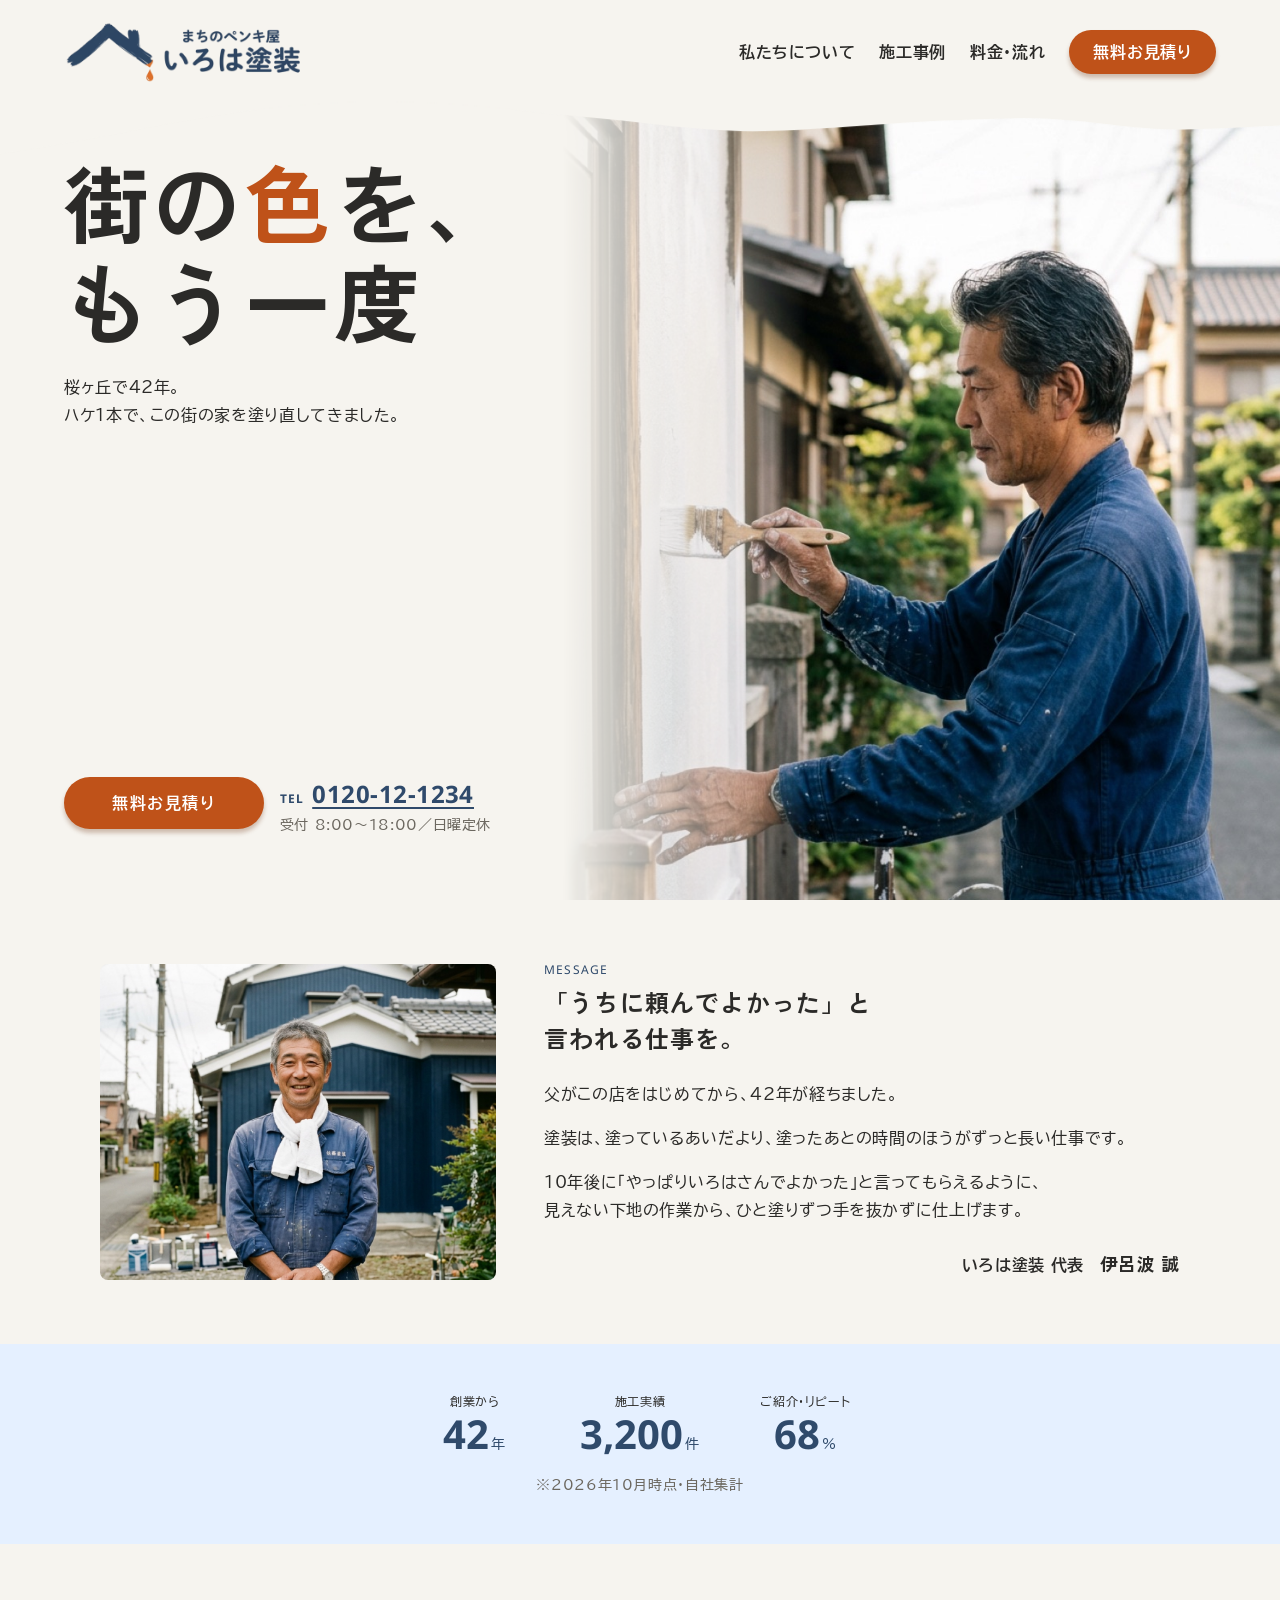
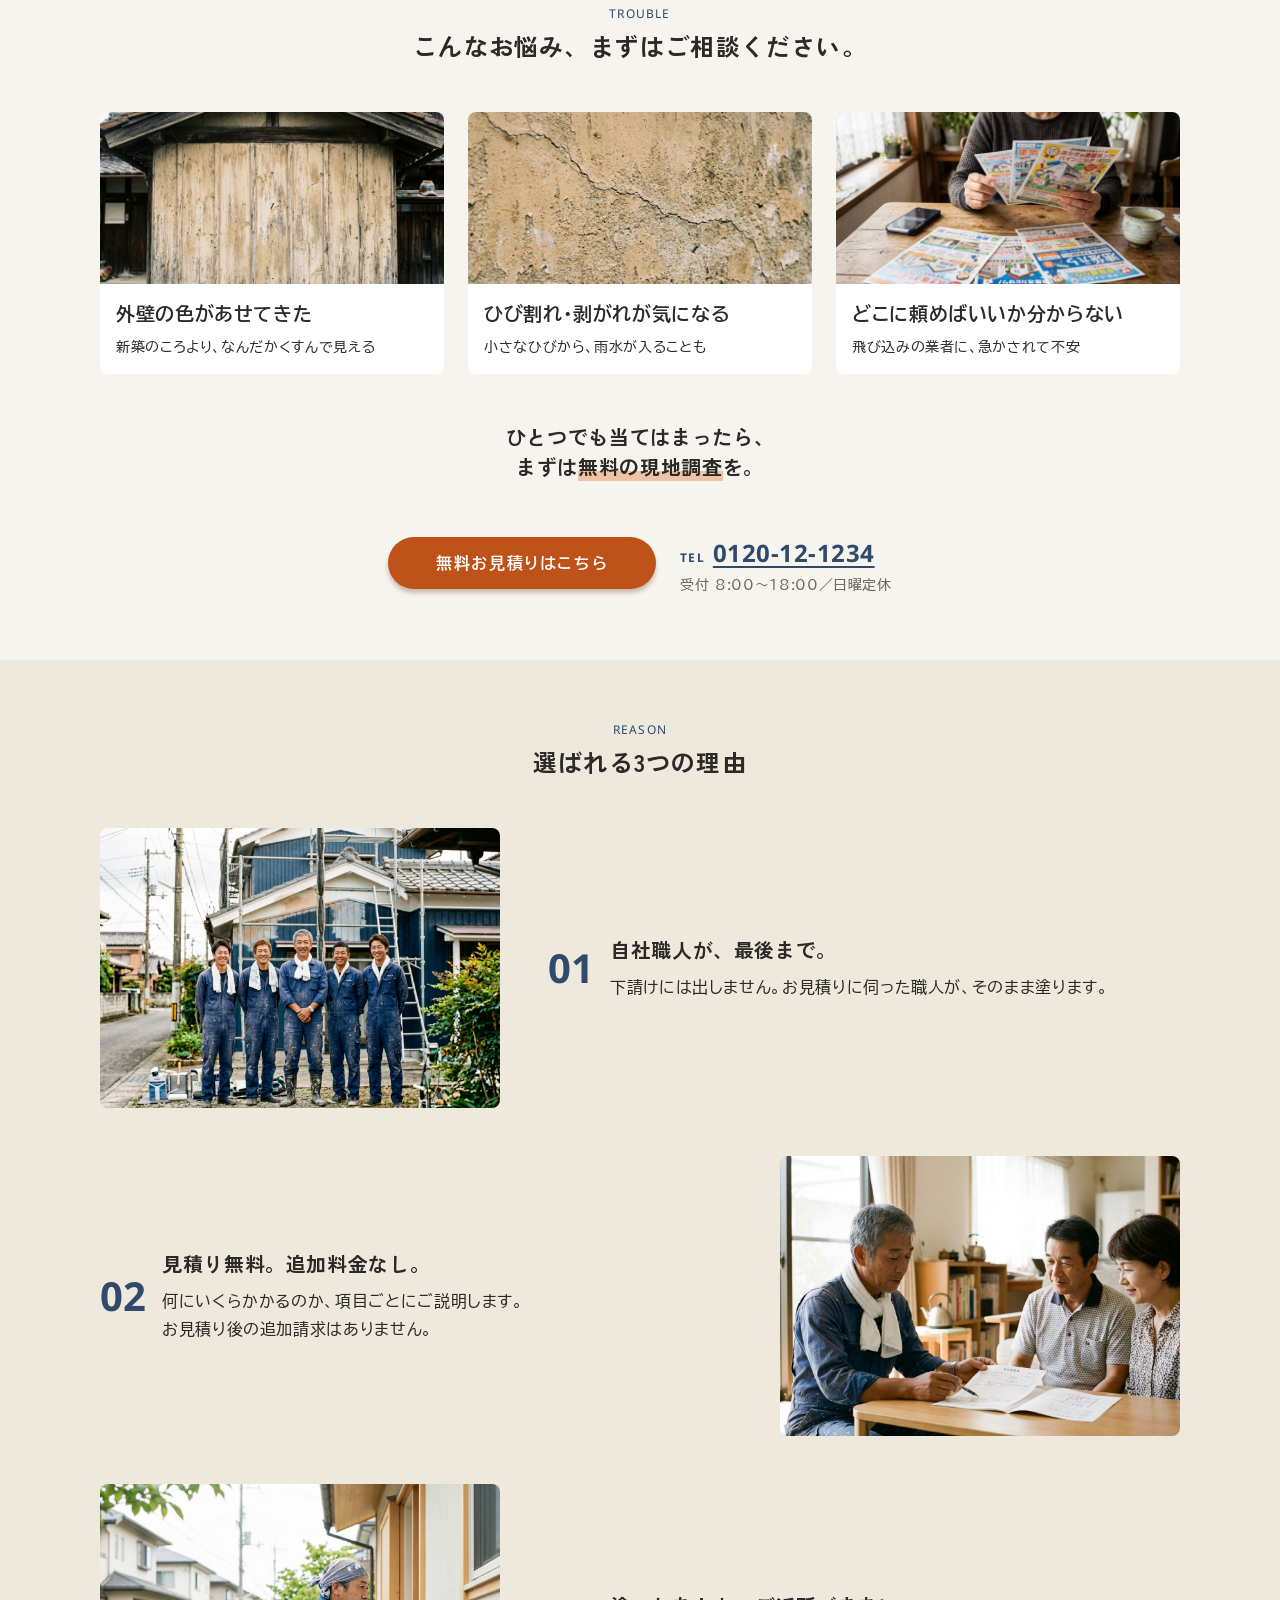
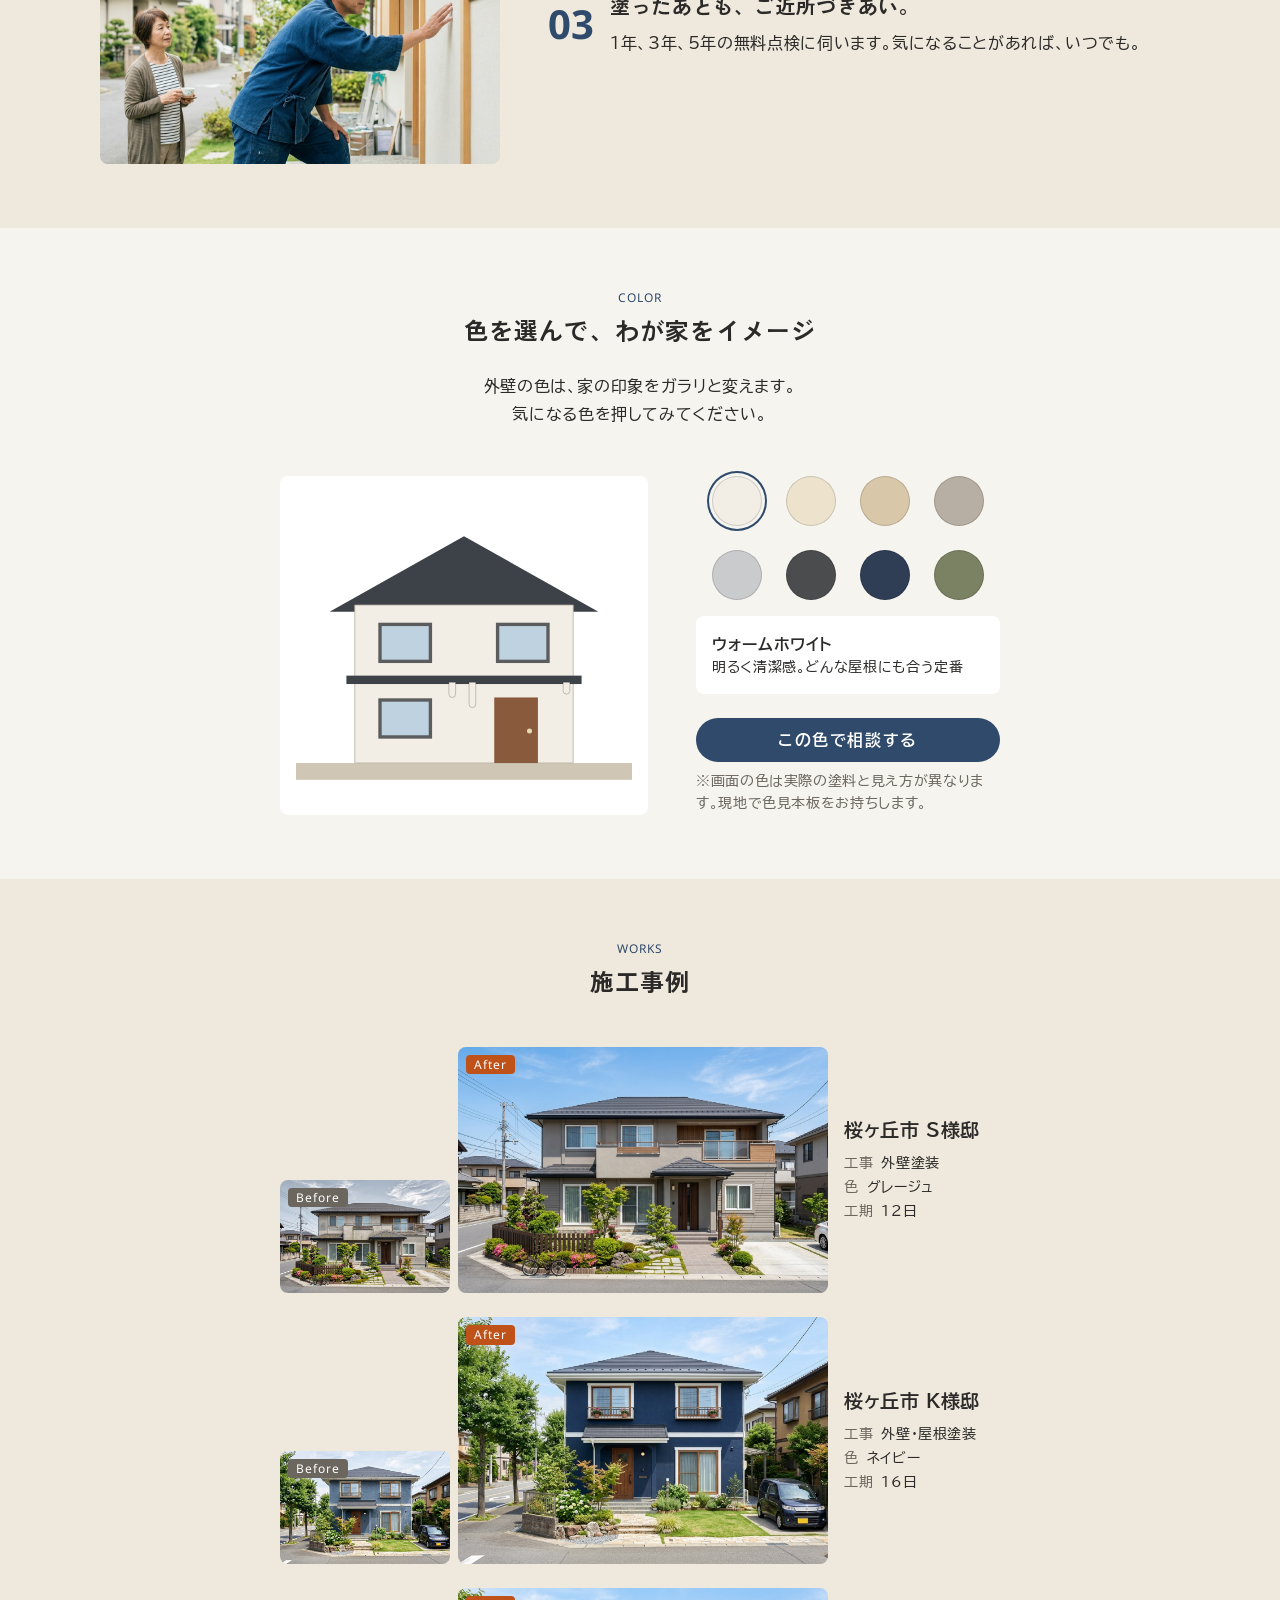
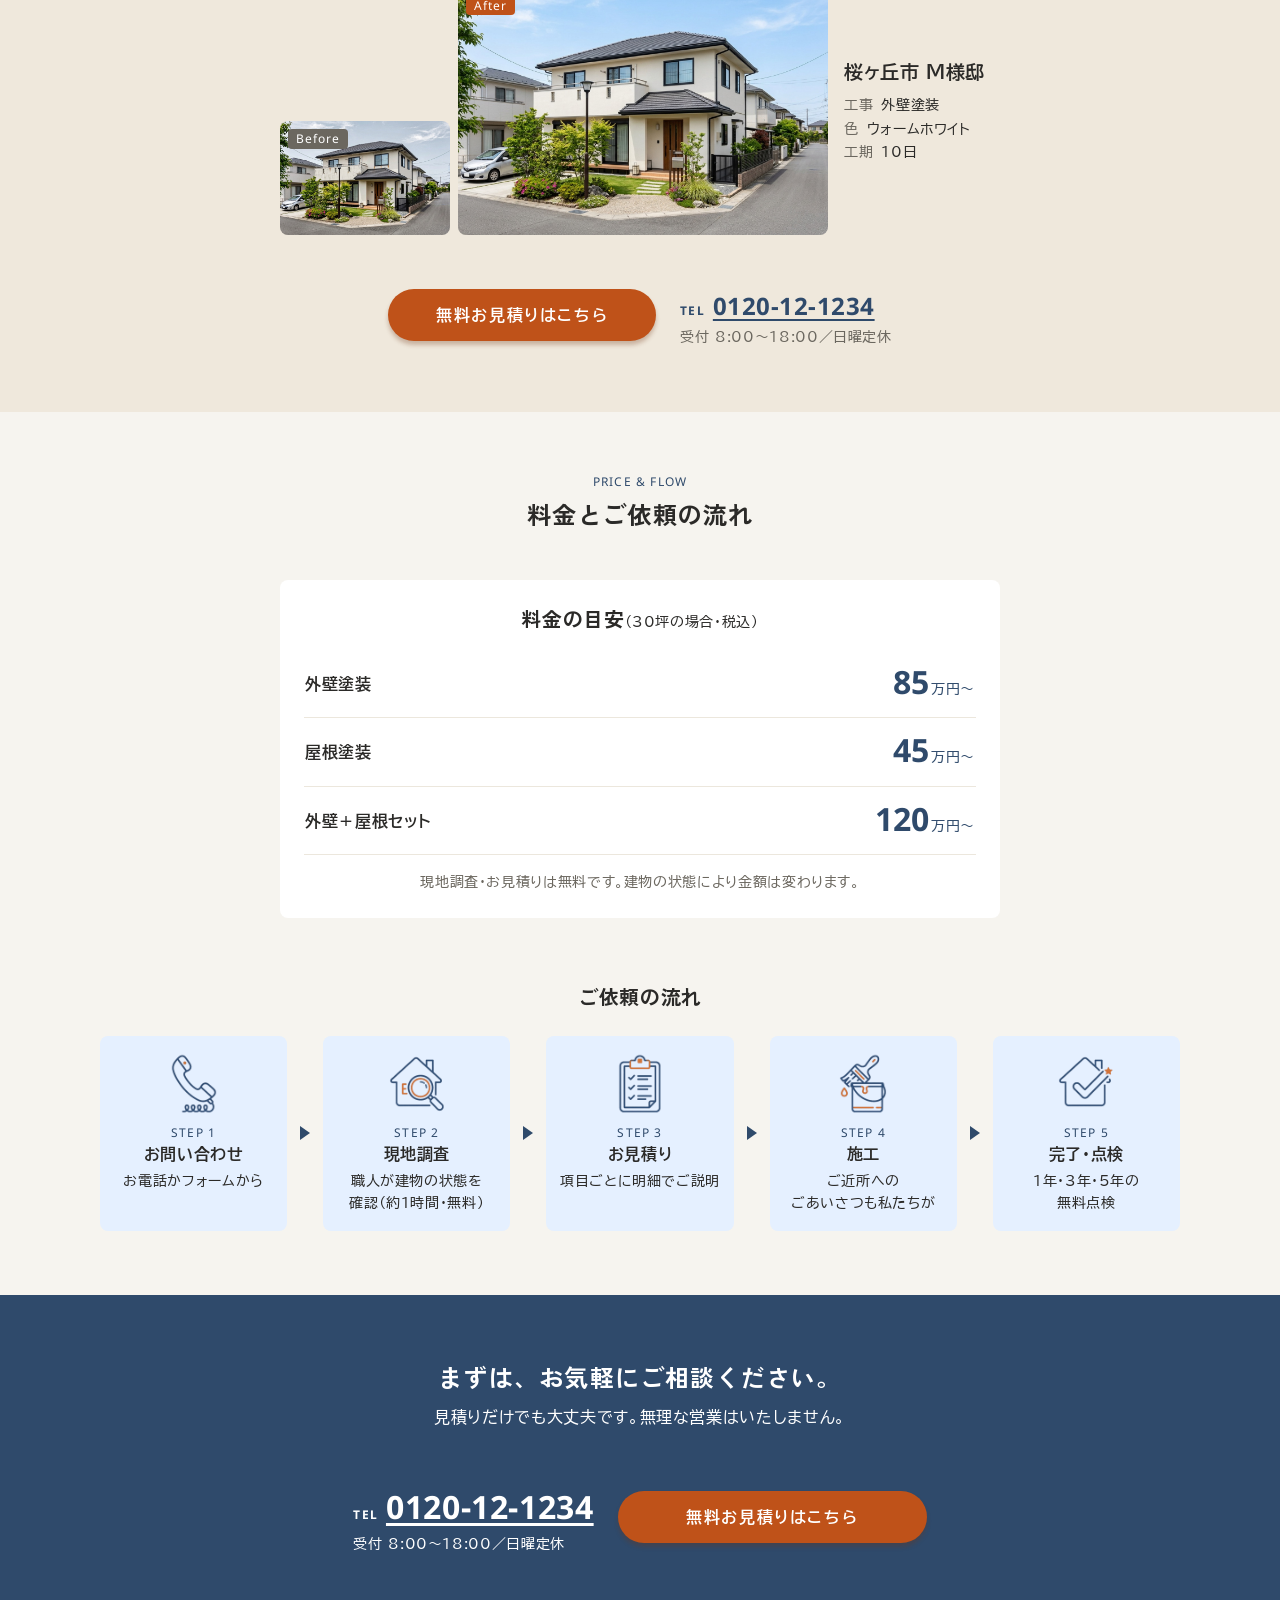
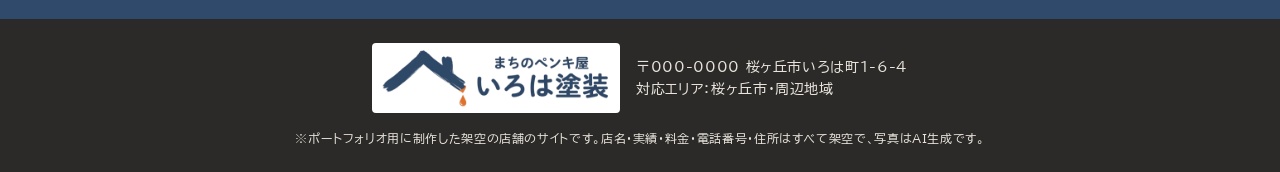
==== index.html @ 246eca3e "いろは塗装のWebサイトを公開 架空の外壁・屋根塗装店のトップページと、無料お見積りフォーム。  Co-Authored-By: Claude Opus 5.5 <noreply@anthropic." ====
<!DOCTYPE html>
<html lang="ja">
<head>
  <meta charset="UTF-8">
  <meta name="viewport" content="width=device-width, initial-scale=1">
  <title>まちのペンキ屋 いろは塗装｜桜ヶ丘市の外壁・屋根塗装</title>
  <meta name="description" content="桜ヶ丘で42年。自社職人が見積りから施工、点検まで担当する、地域密着の外壁・屋根塗装店です。見積り無料。">

  <!-- Google Fonts：見出し=Zen Kaku Gothic Antique / 本文=BIZ UDPGothic / 数字・英字=Noto Sans -->
  <link rel="preconnect" href="https://fonts.googleapis.com">
  <link rel="preconnect" href="https://fonts.gstatic.com" crossorigin>
  <link href="https://fonts.googleapis.com/css2?family=BIZ+UDPGothic:wght@400;700&family=Noto+Sans:wght@400;700&family=Zen+Kaku+Gothic+Antique:wght@700&display=swap" rel="stylesheet">

  <link rel="stylesheet" href="css/reset.css">
  <link rel="stylesheet" href="css/style.css">
</head>
<body>

  <!-- ① ヘッダー -->
  <header class="header">
    <a class="header__logo" href="index.html">
      <img src="images/logo.png" alt="まちのペンキ屋 いろは塗装" width="560" height="150">
    </a>
    <nav class="header__nav" aria-label="メインメニュー">
      <ul class="header__nav-list">
        <li><a href="#message">私たちについて</a></li>
        <li><a href="#works">施工事例</a></li>
        <li><a href="#price">料金・流れ</a></li>
      </ul>
    </nav>
    <a class="button button--accent header__button" href="contact.html">無料お見積り</a>
  </header>

  <main>

    <!-- ② ヒーロー -->
    <section class="hero">
      <div class="hero__content">
        <h1 class="hero__title">街の<span class="hero__title-accent">色</span>を、<br>もう一度</h1>
        <p class="hero__lead">桜ヶ丘で42年。<br>ハケ1本で、この街の家を塗り直してきました。</p>
        <div class="hero__actions">
          <a class="button button--accent button--large" href="contact.html">無料お見積り</a>
          <p class="tel">
            <a class="tel__number" href="tel:0120121234"><span class="tel__digits">0120-12-1234</span></a>
            <span class="tel__time">受付 8:00〜18:00／日曜定休</span>
          </p>
        </div>
      </div>
      <div class="hero__media">
        <img src="images/photo/hero-painter.jpg" alt="藍色の作業着の職人が、ハケで外壁を丁寧に塗っている様子" width="893" height="1600">
      </div>
      <!-- ペンキの面。下端の波（写真の上端の波）ごと、スクロールで下へ流れる -->
      <div class="hero__paint" aria-hidden="true">
        <!-- 波が上下に揺れても切れないよう、描く範囲を広めに取っている。動きは js/drip.js -->
        <svg class="hero__wave" viewBox="0 0 1440 120" preserveAspectRatio="none">
          <path d="M0 0H1440V60C1300 74 1180 48 1020 52C840 56 700 46 520 54C340 62 160 66 0 70Z"/>
        </svg>
      </div>
    </section>

    <!-- ヒーローのあとに続く本編。ペンキで塗りつぶされたあと、ここが浮かび上がる -->
    <div class="page-rest">

      <!-- ③ 代表メッセージ -->
      <section class="message section" id="message">
        <div class="message__inner container">
          <img class="message__image" src="images/photo/message-owner.jpg" alt="いろは塗装 代表 伊呂波 誠の笑顔の写真" width="1600" height="872">
          <div class="message__text">
            <div>
              <p class="section-label">MESSAGE</p>
              <h2 class="heading">「うちに頼んでよかった」と<br>言われる仕事を。</h2>
              <div class="message__body">
                <p>父がこの店をはじめてから、42年が経ちました。</p>
                <p>塗装は、塗っているあいだより、塗ったあとの時間のほうがずっと長い仕事です。</p>
                <p>10年後に「やっぱりいろはさんでよかった」と言ってもらえるように、<br class="pc-only">見えない下地の作業から、ひと塗りずつ手を抜かずに仕上げます。</p>
              </div>
            </div>
            <p class="message__sign">いろは塗装 代表<span>伊呂波 誠</span></p>
          </div>
        </div>
      </section>

      <!-- ④ 実績の数字 -->
      <section class="numbers" aria-labelledby="numbers-title">
        <div class="container">
          <h2 id="numbers-title" class="visually-hidden">いろは塗装の実績</h2>
          <dl class="numbers__list">
            <div class="numbers__item">
              <dt>創業から</dt>
              <dd><span class="numbers__value">42</span>年</dd>
            </div>
            <div class="numbers__item">
              <dt>施工実績</dt>
              <dd><span class="numbers__value">3,200</span>件</dd>
            </div>
            <div class="numbers__item">
              <dt>ご紹介・リピート</dt>
              <dd><span class="numbers__value">68</span>%</dd>
            </div>
          </dl>
          <p class="note numbers__note">※2026年10月時点・自社集計</p>
        </div>
      </section>

      <!-- ⑤ お悩み -->
      <section class="trouble section">
        <div class="container">
          <div class="section-head">
            <p class="section-label">TROUBLE</p>
            <h2 class="heading">こんなお悩み、<br class="sp-only">まずはご相談ください。</h2>
          </div>
          <ul class="trouble__list">
            <li class="card">
              <img class="card__image" src="images/photo/trouble-fade.jpg" alt="日に焼けて色あせた外壁のアップ" width="1408" height="768" loading="lazy">
              <div class="card__body">
                <h3 class="card__title">外壁の色があせてきた</h3>
                <p>新築のころより、なんだかくすんで見える</p>
              </div>
            </li>
            <li class="card">
              <img class="card__image" src="images/photo/trouble-crack.jpg" alt="外壁に入った細いひび割れのアップ" width="1408" height="768" loading="lazy">
              <div class="card__body">
                <h3 class="card__title">ひび割れ・剥がれが気になる</h3>
                <p>小さなひびから、雨水が入ることも</p>
              </div>
            </li>
            <li class="card">
              <img class="card__image" src="images/photo/trouble-flyer.jpg" alt="塗装業者のチラシを何枚も手に取って、見比べている様子" width="1408" height="768" loading="lazy">
              <div class="card__body">
                <h3 class="card__title">どこに頼めばいいか分からない</h3>
                <p>飛び込みの業者に、急かされて不安</p>
              </div>
            </li>
          </ul>
          <p class="trouble__closing">ひとつでも当てはまったら、<br>まずは<strong>無料の現地調査</strong>を。</p>
          <!-- 「相談しよう」と思った場所ですぐ行動できるように、呼びかけの直下に置く -->
          <div class="action-row">
            <a class="button button--accent button--large" href="contact.html">無料お見積りはこちら</a>
            <p class="tel">
              <a class="tel__number" href="tel:0120121234"><span class="tel__digits">0120-12-1234</span></a>
              <span class="tel__time">受付 8:00〜18:00／日曜定休</span>
            </p>
          </div>
        </div>
      </section>

      <!-- ⑥ 選ばれる3つの理由 -->
      <section class="reason section section--sub">
        <div class="container">
          <div class="section-head">
            <p class="section-label">REASON</p>
            <h2 class="heading">選ばれる3つの理由</h2>
          </div>
          <ol class="reason__list">
            <li class="reason__item">
              <img class="reason__image" src="images/photo/reason-team.jpg" alt="藍色の作業着をそろえた、いろは塗装の職人たち" width="1408" height="768" loading="lazy">
              <div class="reason__text">
                <p class="reason__num">01</p>
                <div>
                  <h3 class="reason__title">自社職人が、最後まで。</h3>
                  <p>下請けには出しません。お見積りに伺った職人が、そのまま塗ります。</p>
                </div>
              </div>
            </li>
            <li class="reason__item">
              <img class="reason__image" src="images/photo/reason-estimate.jpg" alt="代表がお客さまに見積書の内容を説明している様子" width="1408" height="768" loading="lazy">
              <div class="reason__text">
                <p class="reason__num">02</p>
                <div>
                  <h3 class="reason__title">見積り無料。追加料金なし。</h3>
                  <p>何にいくらかかるのか、項目ごとにご説明します。<br class="pc-only">お見積り後の追加請求はありません。</p>
                </div>
              </div>
            </li>
            <li class="reason__item">
              <img class="reason__image" src="images/photo/reason-inspection.jpg" alt="塗り終えた外壁を点検する職人" width="1408" height="768" loading="lazy">
              <div class="reason__text">
                <p class="reason__num">03</p>
                <div>
                  <h3 class="reason__title">塗ったあとも、ご近所づきあい。</h3>
                  <p>1年、3年、5年の無料点検に伺います。気になることがあれば、いつでも。</p>
                </div>
              </div>
            </li>
          </ol>
        </div>
      </section>

      <!-- ⑦ 色見本（js/color-sim.js） -->
      <section class="color section" id="color">
        <div class="container container--narrow">
          <div class="section-head">
            <p class="section-label">COLOR</p>
            <h2 class="heading">色を選んで、<br class="sp-only">わが家をイメージ</h2>
            <p class="section-head__lead">外壁の色は、家の印象をガラリと変えます。<br>気になる色を押してみてください。</p>
          </div>
          <div class="color__body">
            <div class="color__house">
              <svg viewBox="0 0 400 320" role="img" aria-label="選んだ外壁の色で塗られた、2階建ての家のイラスト">
                <rect x="0" y="300" width="400" height="20" fill="#CFC6B5"/>
                <polygon id="roof" points="40,120 200,30 360,120" fill="#3D4148"/>
                <path id="wall" d="M70 112 L330 112 L330 300 L70 300 Z" fill="#F2EEE6" stroke="#B9B2A5" stroke-width="1"/>
                <rect x="60" y="196" width="280" height="10" fill="#3D4148"/>
                <g fill="#BFD2E0" stroke="#5A5C5E" stroke-width="4">
                  <rect id="window" x="100" y="135" width="60" height="44"/>
                  <rect x="240" y="135" width="60" height="44"/>
                  <rect x="100" y="225" width="60" height="44"/>
                </g>
                <rect id="door" x="236" y="222" width="52" height="78" fill="#8A5A3C"/>
                <circle cx="278" cy="262" r="3" fill="#E8D9B0"/>
                <!-- 帯から垂れるペンキ。色は CSS の --drip-color に連動する -->
                <g class="color__house-drip">
                  <path d="M182 204h8v14a4 4 0 0 1-8 0z"/>
                  <path d="M206 204h8v26a4 4 0 0 1-8 0z"/>
                  <path d="M318 204h8v10a4 4 0 0 1-8 0z"/>
                </g>
              </svg>
            </div>
            <div class="color__panel">
              <ul class="color__chips" aria-label="外壁の色">
                <!-- チップは color-sim.js の配列から生成する -->
              </ul>
              <div class="color__info" aria-live="polite">
                <p class="color__name">ウォームホワイト</p>
                <p class="color__desc">明るく清潔感。どんな屋根にも合う定番</p>
              </div>
              <div class="color__action">
                <a class="button button--main color__button" href="contact.html">この色で相談する</a>
                <p class="note">※画面の色は実際の塗料と見え方が異なります。現地で色見本板をお持ちします。</p>
              </div>
            </div>
          </div>
        </div>
      </section>

      <!-- ⑧ 施工事例（垂れ演出なし） -->
      <section class="works section section--sub" id="works">
        <div class="container container--narrow">
          <div class="section-head">
            <p class="section-label">WORKS</p>
            <h2 class="heading">施工事例</h2>
          </div>
          <ul class="works__list">
            <li class="works__card">
              <figure class="works__figure works__figure--before">
                <img src="images/photo/works-s-before.jpg" alt="S様邸 塗装前。色あせた外壁" width="1408" height="768" loading="lazy">
                <figcaption class="works__tag">Before</figcaption>
              </figure>
              <figure class="works__figure works__figure--after">
                <img src="images/photo/works-s-after.jpg" alt="S様邸 塗装後。グレージュの外壁" width="1408" height="768" loading="lazy">
                <figcaption class="works__tag works__tag--after">After</figcaption>
              </figure>
              <div class="works__body">
                <h3 class="works__title">桜ヶ丘市 S様邸</h3>
                <dl class="works__meta">
                  <div><dt>工事</dt><dd>外壁塗装</dd></div>
                  <div><dt>色</dt><dd>グレージュ</dd></div>
                  <div><dt>工期</dt><dd>12日</dd></div>
                </dl>
              </div>
            </li>
            <li class="works__card">
              <figure class="works__figure works__figure--before">
                <img src="images/photo/works-k-before.jpg" alt="K様邸 塗装前。色あせた外壁" width="1408" height="768" loading="lazy">
                <figcaption class="works__tag">Before</figcaption>
              </figure>
              <figure class="works__figure works__figure--after">
                <img src="images/photo/works-k-after.jpg" alt="K様邸 塗装後。ネイビーの外壁" width="1408" height="768" loading="lazy">
                <figcaption class="works__tag works__tag--after">After</figcaption>
              </figure>
              <div class="works__body">
                <h3 class="works__title">桜ヶ丘市 K様邸</h3>
                <dl class="works__meta">
                  <div><dt>工事</dt><dd>外壁・屋根塗装</dd></div>
                  <div><dt>色</dt><dd>ネイビー</dd></div>
                  <div><dt>工期</dt><dd>16日</dd></div>
                </dl>
              </div>
            </li>
            <li class="works__card">
              <figure class="works__figure works__figure--before">
                <img src="images/photo/works-m-before.jpg" alt="M様邸 塗装前。くすんだ外壁" width="1408" height="768" loading="lazy">
                <figcaption class="works__tag">Before</figcaption>
              </figure>
              <figure class="works__figure works__figure--after">
                <img src="images/photo/works-m-after.jpg" alt="M様邸 塗装後。ウォームホワイトの外壁" width="1408" height="768" loading="lazy">
                <figcaption class="works__tag works__tag--after">After</figcaption>
              </figure>
              <div class="works__body">
                <h3 class="works__title">桜ヶ丘市 M様邸</h3>
                <dl class="works__meta">
                  <div><dt>工事</dt><dd>外壁塗装</dd></div>
                  <div><dt>色</dt><dd>ウォームホワイト</dd></div>
                  <div><dt>工期</dt><dd>10日</dd></div>
                </dl>
              </div>
            </li>
          </ul>
          <!-- 仕上がりを見て「うちも」と思った場所にも置く -->
          <div class="action-row">
            <a class="button button--accent button--large" href="contact.html">無料お見積りはこちら</a>
            <p class="tel">
              <a class="tel__number" href="tel:0120121234"><span class="tel__digits">0120-12-1234</span></a>
              <span class="tel__time">受付 8:00〜18:00／日曜定休</span>
            </p>
          </div>
        </div>
      </section>

      <!-- ⑨ 料金とご依頼の流れ -->
      <section class="price section" id="price">
        <div class="container">
          <div class="section-head">
            <p class="section-label">PRICE &amp; FLOW</p>
            <h2 class="heading">料金とご依頼の流れ</h2>
          </div>

          <div class="price__box">
            <h3 class="price__title">料金の目安<span>（30坪の場合・税込）</span></h3>
            <table class="price__table">
              <tbody>
                <tr><th scope="row">外壁塗装</th><td><span>85</span>万円〜</td></tr>
                <tr><th scope="row">屋根塗装</th><td><span>45</span>万円〜</td></tr>
                <tr><th scope="row">外壁＋屋根セット</th><td><span>120</span>万円〜</td></tr>
              </tbody>
            </table>
            <p class="note price__note">現地調査・お見積りは無料です。建物の状態により金額は変わります。</p>
          </div>

          <h3 class="flow-title">ご依頼の流れ</h3>
          <ol class="flow">
            <li class="flow__item">
              <img class="flow__icon" src="images/icon/flow-1.png" alt="" width="144" height="144" loading="lazy">
              <p class="flow__step">STEP 1</p>
              <h4 class="flow__title">お問い合わせ</h4>
              <p class="flow__text">お電話かフォームから</p>
            </li>
            <li class="flow__item">
              <img class="flow__icon" src="images/icon/flow-2.png" alt="" width="144" height="144" loading="lazy">
              <p class="flow__step">STEP 2</p>
              <h4 class="flow__title">現地調査</h4>
              <p class="flow__text">職人が建物の状態を確認（約1時間・無料）</p>
            </li>
            <li class="flow__item">
              <img class="flow__icon" src="images/icon/flow-3.png" alt="" width="144" height="144" loading="lazy">
              <p class="flow__step">STEP 3</p>
              <h4 class="flow__title">お見積り</h4>
              <p class="flow__text">項目ごとに明細でご説明</p>
            </li>
            <li class="flow__item">
              <img class="flow__icon" src="images/icon/flow-4.png" alt="" width="144" height="144" loading="lazy">
              <p class="flow__step">STEP 4</p>
              <h4 class="flow__title">施工</h4>
              <p class="flow__text"><span class="phrase">ご近所への</span><span class="phrase">ごあいさつも</span><span class="phrase">私たちが</span></p>
            </li>
            <li class="flow__item">
              <img class="flow__icon" src="images/icon/flow-5.png" alt="" width="144" height="144" loading="lazy">
              <p class="flow__step">STEP 5</p>
              <h4 class="flow__title">完了・点検</h4>
              <p class="flow__text"><span class="phrase">1年・3年・5年の</span><span class="phrase">無料点検</span></p>
            </li>
          </ol>
        </div>
      </section>

      <!-- ⑩ CTA -->
      <section class="cta" id="contact">
        <div class="container cta__inner">
          <h2 class="cta__title"><span class="phrase">まずは、</span><span class="phrase">お気軽に</span><span class="phrase">ご相談ください。</span></h2>
          <p class="cta__text"><span class="phrase">見積りだけでも大丈夫です。</span><span class="phrase">無理な営業はいたしません。</span></p>
          <div class="cta__actions">
            <p class="tel tel--light">
              <a class="tel__number" href="tel:0120121234"><span class="tel__digits">0120-12-1234</span></a>
              <span class="tel__time">受付 8:00〜18:00／日曜定休</span>
            </p>
            <a class="button button--accent button--large button--drip" href="contact.html">無料お見積りはこちら</a>
          </div>
        </div>
      </section>

      <!-- ⑪ フッター -->
      <footer class="footer">
        <div class="footer__inner">
          <p class="footer__logo"><img src="images/logo.png" alt="まちのペンキ屋 いろは塗装" width="560" height="150" loading="lazy"></p>
          <address class="footer__address">
            〒000-0000 桜ヶ丘市いろは町1-6-4<br>
            対応エリア：桜ヶ丘市・周辺地域
          </address>
        </div>
        <p class="footer__note">※ポートフォリオ用に制作した架空の店舗のサイトです。店名・実績・料金・電話番号・住所はすべて架空で、写真はAI生成です。</p>
      </footer>

    </div>
  </main>

  <script src="js/drip.js"></script>
  <script src="js/color-sim.js"></script>
  <script src="js/fade-in.js"></script>
</body>
</html>
---- css/style.css ----
/* =========================================================
   いろは塗装 トップページ
   1. 変数  2. ベース  3. 共通パーツ  4. セクション（HTMLの順）
   スマホを基本に書き、PCは @media (min-width: 768px) で上書きする
   ========================================================= */

/* ---------- 1. 変数 ---------- */
:root {
  /* 背景 */
  --color-bg: #F6F4EF;         /* 漆喰：ページ全体 */
  --color-bg-sub: #EFE8DC;     /* 砂壁：セクションの交互背景 */
  --color-band: #E5F0FF;       /* 藍白：実績の帯、流れのカード */

  /* テキスト */
  --color-text: #2B2A28;       /* 墨：本文・見出し */
  --color-text-sub: #6B675F;   /* 鼠：注記。4.5:1以上を確保するためFigmaの#919191より濃くしている */

  /* メイン・アクセント */
  --color-main: #2F4A6B;       /* 藍 */
  --color-accent: #BF5219;     /* 朱：ボタン */
  --color-accent-dark: #A44614;
  --color-paint: #E07B39;      /* ペンキ朱：垂れ・装飾のみ。文字には使わない */

  /* 垂れの色。色見本のJSがここを書き換える */
  --drip-color: var(--color-paint);

  /* フォント */
  --font-heading: "Zen Kaku Gothic Antique", "Hiragino Sans", "Yu Gothic", sans-serif;
  --font-body: "BIZ UDPGothic", "Hiragino Sans", "Yu Gothic", sans-serif;
  --font-en: "Noto Sans", "Helvetica Neue", Arial, sans-serif;

  /* 余白（Figmaの変数と同じ値） */
  --space-xs: 4px;
  --space-s: 8px;
  --space-m: 16px;
  --space-l: 24px;
  --space-xl: 48px;
  --space-2xl: 64px;

  /* レイアウト */
  --content-width: 1080px;     /* 広いカラム */
  --content-narrow: 720px;     /* 狭いカラム */
  --gutter: 24px;
  --section-space: 48px;
  --radius: 8px;
  --shadow-cta: 0 4px 4px rgba(113, 52, 20, 0.3);

  /* ペンキ演出（--paint-y と --rest-opacity は js/drip.js が書き換える） */
  --header-height: 72px;
  --wave-height: 72px;
  --paint-y: 0px;
  --rest-opacity: 1;
}

@media (min-width: 768px) {
  :root {
    --section-space: var(--space-2xl);
    --gutter: 48px;
    --header-height: 104px;
    --wave-height: 120px;
  }
}

/* ---------- 2. ベース ---------- */
html {
  scroll-behavior: smooth;
}

body {
  background: var(--color-bg);
  color: var(--color-text);
  font-family: var(--font-body);
  font-size: 16px;
  line-height: 1.75;
  letter-spacing: 0.04em;
  -webkit-font-smoothing: antialiased;
}

img {
  display: block;
  max-width: 100%;
  height: auto;
}

a:focus-visible,
button:focus-visible {
  outline: 3px solid var(--color-main);
  outline-offset: 3px;
}

.visually-hidden {
  position: absolute;
  width: 1px;
  height: 1px;
  overflow: hidden;
  clip: rect(0 0 0 0);
  white-space: nowrap;
}

/* 言葉のまとまり：入りきらないときは、まとまりごと次の行へ送る。
   <br> と違って画面幅ごとに指定し直さなくてよく、1行に入る幅なら普通に1行で並ぶ */
.phrase {
  display: inline-block;
}

/* 改行を画面幅で出し分ける */
.pc-only { display: none; }
@media (min-width: 768px) {
  .pc-only { display: inline; }
  .sp-only { display: none; }
}

@media (prefers-reduced-motion: reduce) {
  html { scroll-behavior: auto; }
}

/* ---------- 3. 共通パーツ ---------- */
.container {
  max-width: calc(var(--content-width) + var(--gutter) * 2);
  margin-inline: auto;
  padding-inline: var(--gutter);
}

.container--narrow {
  max-width: calc(var(--content-narrow) + var(--gutter) * 2);
}

.section {
  padding-block: var(--section-space);
  scroll-margin-top: var(--space-m);
}

.section--sub {
  background: var(--color-bg-sub);
}

/* 見出しまわり */
.section-head {
  margin-bottom: var(--space-l);
  text-align: center;
}

.section-label {
  font-family: var(--font-en);
  font-size: 12px;
  line-height: 1;
  letter-spacing: 0.1em;
  color: var(--color-main);
}

.heading {
  margin-top: var(--space-s);
  font-family: var(--font-heading);
  font-size: 22px;
  font-weight: 700;
  line-height: 1.5;
  letter-spacing: 0.05em;
  text-wrap: balance;
}

.section-head__lead {
  margin-top: var(--space-l);
}

@media (min-width: 768px) {
  .section-head {
    margin-bottom: var(--space-xl);
  }

  .heading {
    font-size: 24px;
  }
}

/* ボタン：高さ44px以上を確保 */
.button {
  display: inline-flex;
  align-items: center;
  justify-content: center;
  min-height: 44px;
  padding: var(--space-s) var(--space-l);
  border-radius: 999px;
  font-weight: 700;
  line-height: 1.4;
  letter-spacing: 0.1em;
  text-decoration: none;
  transition: background-color 0.2s;
}

.button--accent {
  background: var(--color-accent);
  color: #fff;
  box-shadow: var(--shadow-cta);
}

.button--accent:hover {
  background: var(--color-accent-dark);
}

.button--main {
  background: var(--color-main);
  color: #fff;
}

.button--main:hover {
  background: #233A55;
}

.button--large {
  min-height: 52px;
  padding-inline: var(--space-xl);
}

/* CTAボタン：hoverで下に少し垂れる（CSSのみ） */
.button--drip {
  position: relative;
}

.button--drip::after {
  content: "";
  position: absolute;
  top: calc(100% - 6px);
  left: 30%;
  width: 10px;
  height: 0;
  border-radius: 0 0 5px 5px;
  background: inherit;
  transition: height 0.5s ease-in;
}

.button--drip:hover::after {
  height: 22px;
}

/* 電話番号 */
.tel {
  line-height: 1.4;
}

/* 電話をかける人が多い想定なので、太字にして、押せる範囲を上下に広げて44px以上にする */
.tel__number {
  display: inline-block;
  padding-block: 6px;
  font-family: var(--font-en);
  font-size: 24px;
  font-weight: 700;
  letter-spacing: 0.02em;
  color: var(--color-main);
  text-decoration: none; /* リンク全体には線を引かない。「TEL」に線が付かないようにするため */
}

/* 「押せる」ことを示す下線は、番号の部分にだけ引く */
.tel__digits {
  text-decoration: underline;
  text-underline-offset: 4px;
}

.tel__number::before {
  content: "TEL";
  margin-right: var(--space-s);
  font-size: 12px;
  letter-spacing: 0.1em;
}

.tel__time {
  display: block;
  font-size: 14px;
  color: var(--color-text-sub);
}

.tel--light .tel__number,
.tel--light .tel__time {
  color: #fff;
}

/* ページの途中に置く、お見積りボタンと電話番号のまとまり */
.action-row {
  display: flex;
  flex-direction: column;
  align-items: center;
  gap: var(--space-m);
  margin-top: var(--space-l);
  text-align: center;
}

.action-row .button {
  width: 100%; /* スマホでは親指で押しやすいように横幅いっぱいにする */
}

@media (min-width: 768px) {
  .action-row {
    flex-direction: row;
    justify-content: center;
    gap: var(--space-l);
    margin-top: var(--space-xl);
    text-align: left;
  }

  .action-row .button {
    width: auto;
  }
}

/* 注記：12pxの行間1.0では2行のときに詰まるので、14px・1.6にしている */
.note {
  font-size: 14px;
  line-height: 1.6;
  color: var(--color-text-sub);
}

/* カード（お悩み） */
.card {
  overflow: hidden;
  border-radius: var(--radius);
  background: #fff;
}

.card__image {
  width: 100%;
  aspect-ratio: 2 / 1;
  object-fit: cover;
}

.card__body {
  padding: var(--space-m);
}

.card__title {
  margin-bottom: var(--space-s);
  font-weight: 700;
  line-height: 1.5;
}

.card__body p {
  font-size: 14px;
  line-height: 1.6;
}

/* ---------- 4-1. ヘッダー ---------- */
/* ヒーローの上に重ねる。追従はせず、ページと一緒に上へ流れる */
.header {
  position: absolute;
  top: 0;
  left: 0;
  z-index: 3;
  display: flex;
  align-items: center;
  gap: var(--space-m);
  width: 100%;
  height: var(--header-height);
  padding-inline: var(--gutter);
}

.header__logo {
  margin-right: auto;
}

.header__logo img {
  width: 168px;
}

/* スマホではナビを隠し、ボタンだけ見せる */
.header__nav {
  display: none;
}

.header__button {
  padding-inline: var(--space-m);
  font-size: 14px;
  letter-spacing: 0.05em;
}

@media (min-width: 768px) {
  .header {
    gap: var(--space-l);
    padding-inline: var(--space-2xl);
  }

  .header__logo img {
    width: 240px;
  }

  .header__button {
    padding-inline: var(--space-l);
    font-size: 16px;
    white-space: nowrap;
  }
}

/* ナビは全部が1行に収まる幅から出す。768pxから出すと、語の途中で折り返してしまう */
@media (min-width: 900px) {
  .header__nav {
    display: block;
  }

  .header__nav-list {
    display: flex;
    gap: var(--space-l);
  }

  .header__nav-list a {
    display: inline-block;
    padding-block: var(--space-s);
    font-weight: 700;
    color: var(--color-text);
    text-decoration: none;
  }

  .header__nav-list a {
    white-space: nowrap;
  }

  .header__nav-list a:hover {
    color: var(--color-main);
    text-decoration: underline;
    text-underline-offset: 6px;
  }
}

/* ---------- 4-2. ヒーロー ---------- */
/* SPは写真が上・テキストが下。HTMLはテキストが先なので order で入れ替える */
.hero {
  position: relative;
  display: flex;
  flex-direction: column;
  min-height: 100svh;
  padding-top: var(--header-height);
  overflow: hidden;
  background: var(--color-bg);
}

.hero__media {
  position: relative;
  flex: 1;
  order: -1;
  min-height: 180px;
  /* 下端を背景に溶かす */
  -webkit-mask-image: linear-gradient(to bottom, #000 85%, transparent);
  mask-image: linear-gradient(to bottom, #000 85%, transparent);
}

.hero__media img {
  position: absolute;
  inset: 0;
  width: 100%;
  height: 100%;
  object-fit: cover;
  object-position: center 38%;
}

/* ペンキの面：ヒーローと同じ高さの箱を、下端がヘッダーの下に来るように上へ隠しておく。
   JSが --paint-y を増やすと、箱ごと下へ動いてヒーローを塗りつぶす */
.hero__paint {
  position: absolute;
  bottom: calc(100% - var(--header-height));
  left: 0;
  z-index: 2;
  width: 100%;
  height: 100%;
  background: var(--color-bg);
  transform: translateY(var(--paint-y));
  will-change: transform;
}

/* 箱の下端にくっついている波。描く範囲の上3分の1は、波が上に揺れたとき用の余白 */
.hero__wave {
  position: absolute;
  top: calc(100% - var(--wave-height) / 3 - 1px);
  left: 0;
  width: 100%;
  height: var(--wave-height);
  fill: var(--color-bg);
}

.hero__content {
  position: relative;
  padding: var(--space-m) var(--gutter) var(--space-l);
}

.hero__title {
  font-family: var(--font-heading);
  font-size: clamp(36px, 11vw, 48px);
  font-weight: 700;
  line-height: 1.15;
  letter-spacing: 0.05em;
}

.hero__title-accent {
  color: var(--color-accent);
}

.hero__lead {
  margin-top: var(--space-s);
  font-size: 15px;
}

.hero__actions {
  display: flex;
  flex-wrap: wrap;
  align-items: center;
  gap: var(--space-s) var(--space-l);
  margin-top: var(--space-m);
}

@media (min-width: 768px) {
  .hero {
    display: block;
    /* 中身の高さは .hero__content で確保する */
    padding-top: 0;
  }

  .hero__media {
    position: absolute;
    inset: var(--header-height) 0 0 auto;
    width: 56%;
    /* 左側を背景に溶かして、文字の読みやすさを確保する */
    -webkit-mask-image: linear-gradient(to right, transparent, #000 34%);
    mask-image: linear-gradient(to right, transparent, #000 34%);
  }

  .hero__media img {
    object-position: right 32%;
  }

  .hero__content {
    z-index: 1;
    display: flex;
    flex-direction: column;
    min-height: 100svh;
    padding: calc(var(--header-height) + var(--space-xl)) var(--space-2xl) var(--space-2xl);
  }

  .hero__title {
    /* 画面の幅と高さの両方に合わせて、1画面に収める */
    font-size: min(6.7vw, 12vh, 96px);
  }

  .hero__lead {
    margin-top: var(--space-l);
    font-size: 16px;
  }

  .hero__actions {
    margin-top: auto;
    padding-top: var(--space-l);
    gap: var(--space-m);
  }
}

/* タブレットでは横に並べると電話番号が写真に重なるので、縦に積む */
@media (min-width: 768px) and (max-width: 1023px) {
  .hero__actions {
    flex-direction: column;
    align-items: flex-start;
  }
}

/* ---------- 4-3. 本編の浮かび上がり ----------
   JSが動いて .is-paint-ready が付いたときだけ有効になる。
   JSなし・動きを減らす設定では、最初から全部が見える */
.is-paint-ready .page-rest {
  opacity: var(--rest-opacity);
}

/* フェードイン（js/fade-in.js がクラスを付ける）
   下から16px上がりながら現れる。transform は見た目だけを動かすので、ページの高さは変わらない */
.fade-in {
  opacity: 0;
  transform: translateY(16px);
}

/* transition は現れる側にだけ書く。隠すときは一瞬で、現れるときだけゆっくり動く */
.fade-in.is-visible {
  opacity: 1;
  transform: none;
  transition: opacity 0.8s ease, transform 0.8s ease;
}

/* ---------- 4-4. 代表メッセージ ---------- */
.message__inner {
  display: grid;
  gap: var(--space-l);
}

.message__image {
  width: 100%;
  aspect-ratio: 4 / 3;
  object-fit: cover;
  border-radius: var(--radius);
}

.message__body {
  margin-top: var(--space-m);
}

.message__body p {
  text-wrap: pretty; /* 最後の行に1〜2文字だけ残らないようにする */
}

.message__body p + p {
  margin-top: var(--space-m);
}

.message__sign {
  margin-top: var(--space-l);
  font-weight: 700;
  text-align: right;
}

.message__sign span {
  margin-left: var(--space-m);
  font-family: var(--font-heading);
  font-size: 18px;
}

@media (min-width: 768px) {
  .message__inner {
    grid-template-columns: minmax(280px, 396px) 1fr;
    gap: var(--space-xl);
  }

  .message__image {
    height: 100%;
    aspect-ratio: auto;
  }

  .message__text {
    display: flex;
    flex-direction: column;
    justify-content: space-between;
  }

  .message__body {
    max-width: 640px;
    margin-top: var(--space-l);
  }
}

/* ---------- 4-5. 実績の数字 ---------- */
.numbers {
  padding-block: var(--space-xl);
  background: var(--color-band);
}

.numbers__list {
  display: grid;
  grid-template-columns: repeat(3, minmax(0, 1fr));
  gap: var(--space-m);
  max-width: var(--content-narrow);
  margin-inline: auto;
  text-align: center;
}

.numbers__item dt {
  font-size: 12px;
  line-height: 1.5;
}

.numbers__item dd {
  font-size: 14px;
  line-height: 1.2;
  color: var(--color-main);
}

.numbers__value {
  margin-right: 2px;
  font-family: var(--font-en);
  font-size: 32px;
  font-weight: 700;
  letter-spacing: 0;
}

.numbers__note {
  margin-top: var(--space-m);
  text-align: center;
}

@media (min-width: 768px) {
  .numbers__list {
    /* 中身に合わせず等幅にして、項目の間隔をそろえる */
    max-width: 480px;
  }

  .numbers__value {
    font-size: 40px;
  }
}

/* ---------- 4-6. お悩み ---------- */
.trouble__list {
  display: grid;
  gap: var(--space-m);
}

.trouble__closing {
  margin-top: var(--space-l);
  font-family: var(--font-heading);
  font-size: 20px;
  font-weight: 700;
  line-height: 1.5;
  text-align: center;
}

.trouble__closing strong {
  /* ペンキでなぞったような下線 */
  background: linear-gradient(transparent 65%, rgba(224, 123, 57, 0.4) 65%);
}

@media (min-width: 768px) {
  .trouble__list {
    grid-template-columns: repeat(3, minmax(0, 1fr));
    gap: var(--space-l);
  }

  .trouble__closing {
    margin-top: var(--space-xl);
  }
}

/* ---------- 4-7. 選ばれる3つの理由 ---------- */
.reason__list {
  display: grid;
  gap: var(--space-xl);
}

.reason__image {
  width: 100%;
  aspect-ratio: 10 / 7;
  object-fit: cover;
  border-radius: var(--radius);
}

.reason__text {
  display: flex;
  align-items: center;
  gap: var(--space-m);
  margin-top: var(--space-m);
}

.reason__num {
  flex-shrink: 0;
  font-family: var(--font-en);
  font-size: 32px;
  font-weight: 700;
  line-height: 1;
  letter-spacing: 0;
  color: var(--color-main);
}

.reason__title {
  margin-bottom: var(--space-s);
  font-family: var(--font-heading);
  font-size: 18px;
  font-weight: 700;
  line-height: 1.5;
  text-wrap: balance;
}

@media (min-width: 768px) {
  .reason__item {
    display: grid;
    grid-template-columns: minmax(280px, 400px) 1fr;
    align-items: center;
    gap: var(--space-xl);
  }

  /* 2つ目だけ写真とテキストを左右反転する */
  .reason__item:nth-child(even) {
    grid-template-columns: 1fr minmax(280px, 400px);
  }

  .reason__item:nth-child(even) .reason__image {
    order: 1;
  }

  .reason__text {
    margin-top: 0;
  }

  .reason__num {
    font-size: 40px;
  }

  .reason__title {
    font-size: 20px;
  }
}

/* ---------- 4-8. 色見本 ---------- */
.color__body {
  display: grid;
  gap: var(--space-l);
}

.color__house {
  display: flex;
  align-items: center;
  padding: var(--space-m);
  border-radius: var(--radius);
  background: #fff;
}

.color__house svg {
  width: 100%;
}

#wall {
  transition: fill 0.4s;
}

.color__house-drip {
  fill: var(--drip-color);
  /* 白っぽい色を選んでも垂れの輪郭が見えるように */
  stroke: rgba(0, 0, 0, 0.25);
  stroke-width: 1;
  transition: fill 0.4s;
}

.color__panel {
  display: flex;
  flex-direction: column;
}

.color__chips {
  display: grid;
  grid-template-columns: repeat(4, 50px);
  justify-content: center; /* 間隔は24pxのまま、列全体を中央に置く。PCの列幅272pxにもちょうど収まる */
  gap: var(--space-l);
}

.color__chip {
  display: block;
  width: 50px;
  height: 50px;
  border: 1px solid rgba(0, 0, 0, 0.15);
  border-radius: 50%;
  background: var(--chip-color);
  cursor: pointer;
  transition: transform 0.2s;
}

.color__chip:hover {
  transform: scale(1.06);
}

/* 選択中のチップは、藍の二重線で囲む */
.color__chip[aria-pressed="true"] {
  box-shadow: 0 0 0 3px var(--color-bg), 0 0 0 5px var(--color-main);
}

.color__info {
  margin-top: var(--space-m);
  padding: var(--space-m);
  border-radius: var(--radius);
  background: #fff;
}

.color__name {
  font-weight: 700;
  line-height: 1.5;
}

.color__desc {
  font-size: 14px;
  line-height: 1.6;
  /* balance は行の長さをそろえるので、1行目の右が空いてしまう。
     pretty は1行目を使い切ったうえで、最後の行が短くなりすぎないように調整する */
  text-wrap: pretty;
}

.color__action {
  padding-top: var(--space-l);
}

.color__button {
  width: 100%;
  margin-bottom: var(--space-s);
}

@media (min-width: 768px) {
  .color__body {
    /* 右列の304px：一番長い説明文（約262px）がカードの内側に1行で収まる幅 */
    grid-template-columns: minmax(0, 1fr) 304px;
    gap: var(--space-xl);
  }

  /* 操作列の高さを絵に合わせ、ボタンと注記を下端にそろえる */
  .color__action {
    margin-top: auto;
  }
}

/* ---------- 4-9. 施工事例 ---------- */
.works__list {
  display: grid;
  gap: var(--space-xl);
}

.works__card {
  display: grid;
  grid-template-columns: 35fr 65fr;
  align-items: end;
  gap: var(--space-m) var(--space-s);
}

.works__figure {
  position: relative;
}

.works__figure img {
  width: 100%;
  aspect-ratio: 3 / 2;
  object-fit: cover;
  border-radius: var(--radius);
}

.works__tag {
  position: absolute;
  top: var(--space-s);
  left: var(--space-s);
  padding: 0 var(--space-s);
  border-radius: 4px;
  background: var(--color-text-sub);
  color: #fff;
  font-family: var(--font-en);
  font-size: 12px;
  line-height: 1.6;
  letter-spacing: 0.08em;
}

.works__tag--after {
  background: var(--color-accent);
}

.works__body {
  grid-column: 1 / -1;
}

.works__title {
  font-weight: 700;
  line-height: 1.5;
}

.works__meta {
  margin-top: var(--space-s);
  font-size: 14px;
  line-height: 1.7;
}

.works__meta div {
  display: flex;
  gap: var(--space-s);
}

.works__meta dt {
  color: var(--color-text-sub);
}

@media (min-width: 768px) {
  .works__list {
    gap: var(--space-l);
  }

  .works__card {
    /* 720 = Before 170 + After 370 + 文字 164 + 間隔 8×2 */
    grid-template-columns: 170px minmax(0, 1fr) 164px;
    align-items: center;
    gap: var(--space-s);
  }

  .works__figure--before {
    align-self: end;
  }

  .works__body {
    grid-column: auto;
    padding-left: var(--space-s);
  }
}

/* ---------- 4-10. 料金とご依頼の流れ ---------- */
.price__box {
  max-width: var(--content-narrow);
  margin-inline: auto;
  padding: var(--space-l);
  border-radius: var(--radius);
  background: #fff;
}

.price__title {
  margin-bottom: var(--space-m);
  font-family: var(--font-heading);
  font-size: 20px;
  font-weight: 700;
  line-height: 1.5;
  text-align: center;
}

.price__title span {
  font-family: var(--font-body);
  font-size: 14px;
  font-weight: 400;
}

.price__table {
  width: 100%;
}

.price__table tr {
  border-bottom: 1px solid #ECE7DD;
}

.price__table th,
.price__table td {
  padding-block: var(--space-m);
  vertical-align: middle;
}

.price__table th {
  font-weight: 700;
  text-align: left;
}

.price__table td {
  font-size: 14px;
  text-align: right;
  color: var(--color-main);
  white-space: nowrap;
}

.price__table td span {
  margin-right: 2px;
  font-family: var(--font-en);
  font-size: 32px;
  font-weight: 700;
  line-height: 1;
  letter-spacing: 0;
}

.price__note {
  margin-top: var(--space-m);
  text-align: center;
}

.flow-title {
  margin: var(--space-xl) 0 var(--space-l);
  font-family: var(--font-heading);
  font-size: 20px;
  font-weight: 700;
  line-height: 1.5;
  text-align: center;
}

.flow {
  display: grid;
  max-width: var(--content-narrow); /* 縦並びのタブレットで、カードが横に伸びすぎないように */
  margin-inline: auto;
  gap: 32px; /* 矢印10px + 上下の余白11px */
}

.flow__item {
  position: relative;
  display: grid;
  grid-template-columns: 56px 1fr;
  column-gap: var(--space-m);
  padding: var(--space-m);
  border-radius: var(--radius);
  background: var(--color-band);
}

.flow__icon {
  grid-row: span 3;
  align-self: center;
  width: 56px;
  height: 56px;
}

.flow__step {
  font-family: var(--font-en);
  font-size: 12px;
  line-height: 1.5;
  letter-spacing: 0.1em;
  color: var(--color-main);
}

.flow__title {
  font-weight: 700;
  line-height: 1.5;
}

.flow__text {
  font-size: 14px;
  line-height: 1.6;
  text-wrap: balance; /* 1文字だけ次の行に残らないよう、行の長さをそろえる */
}

/* ステップの間の矢印。スマホはカードが縦に並ぶので、下向きにする。
   幅も高さも0の箱の「枠線」は三角形になるので、上の枠線だけに色を付けると下向きの三角になる */
.flow__item + .flow__item::before {
  content: "";
  position: absolute;
  top: -21px;
  left: 50%;
  border-inline: 7px solid transparent;
  border-top: 10px solid var(--color-main);
  transform: translateX(-50%);
}

@media (min-width: 768px) {
  .flow-title {
    margin-top: var(--space-2xl);
  }
}

/* 5枚を横に並べるのは、広いカラム（1080px + 左右の余白96px）が収まる画面だけ。
   それより狭いと文章が細切れになるので、スマホと同じ縦並びのままにする */
@media (min-width: 1176px) {
  .flow {
    max-width: none;
    /* カードの間の36px = 矢印10px + 左右の余白13px */
    grid-template-columns: repeat(5, minmax(0, 1fr));
    gap: 36px;
  }

  .flow__item {
    grid-template-columns: 1fr;
    justify-items: center;
    align-content: start;
    padding: var(--space-m) 12px;
    text-align: center;
  }

  .flow__icon {
    grid-row: auto;
    width: 64px;
    height: 64px;
    margin-bottom: var(--space-s);
  }

  .flow__title {
    margin-bottom: var(--space-xs);
  }

  /* PCはカードが横に並ぶので、右向きにする。カードの間のちょうど中央に置く */
  .flow__item + .flow__item::before {
    top: 50%;
    left: -23px;
    border: 0; /* スマホ用の枠線をいったん消してから、指定し直す */
    border-block: 7px solid transparent;
    border-left: 10px solid var(--color-main);
    transform: translateY(-50%);
  }
}

/* ---------- 4-11. CTA ---------- */
.cta {
  padding-block: var(--section-space);
  background: var(--color-main);
  color: #fff;
  text-align: center;
  scroll-margin-top: var(--space-m);
}

.cta__title {
  font-family: var(--font-heading);
  font-size: 24px;
  font-weight: 700;
  line-height: 1.5;
  letter-spacing: 0.05em;
}

.cta__text {
  margin-top: var(--space-s);
}

.cta__actions {
  display: flex;
  flex-direction: column;
  align-items: center;
  gap: var(--space-l);
  margin-top: var(--space-l);
}

.cta .tel__number {
  font-size: 32px;
  font-weight: 700;
}

.cta .button:focus-visible,
.cta a:focus-visible {
  outline-color: #fff;
}

@media (min-width: 768px) {
  .cta__actions {
    flex-direction: row;
    justify-content: center;
    margin-top: var(--space-xl);
  }

  .cta .tel {
    text-align: left;
  }

  .cta .button {
    min-width: 309px;
  }
}

/* ---------- 4-12. フッター ---------- */
.footer {
  padding-block: var(--space-l);
  background: var(--color-text);
  color: #E8E4DC;
  font-size: 14px;
  line-height: 1.6;
}

.footer__inner {
  display: flex;
  flex-direction: column;
  align-items: center;
  gap: var(--space-m);
  padding-inline: var(--gutter);
}

.footer__logo {
  padding: var(--space-xs) var(--space-s);
  border-radius: 4px;
  background: #fff;
}

.footer__logo img {
  width: 232px;
}

.footer__address {
  font-style: normal;
}

.footer__note {
  margin-top: var(--space-m);
  padding-inline: var(--gutter);
  font-size: 12px;
  text-align: center;
  text-wrap: pretty;
}

@media (min-width: 768px) {
  .footer__inner {
    flex-direction: row;
    justify-content: center;
  }
}

/* ---------- 5. お見積りフォーム（contact.html） ---------- */
/* ヘッダーがページの上に重なっている（absolute）ので、その分だけ下げる */
.contact {
  padding-top: var(--header-height);
  padding-bottom: var(--section-space);
}

.contact__title {
  margin-top: var(--space-l);
  text-align: center;
}

.contact__tel {
  margin-top: var(--space-l);
  padding: var(--space-m);
  border-radius: var(--radius);
  background: var(--color-band);
  text-align: center;
}

.form-noscript {
  margin-top: var(--space-l);
  font-weight: 700;
}

/* 進み具合：4列に等分し、丸の中心どうしを線でつなぐ */
.form-progress {
  display: grid;
  grid-template-columns: repeat(4, minmax(0, 1fr));
  margin-top: var(--space-xl);
}

.form-progress[hidden] {
  display: none; /* display: grid が hidden を打ち消さないようにする */
}

.form-progress__item {
  position: relative;
  display: flex;
  flex-direction: column;
  align-items: center;
  gap: var(--space-xs);
  font-size: 14px;
  line-height: 1.5;
  color: var(--color-text-sub);
}

/* 丸をつなぐ線。自分の丸の中心から、1つ前の丸の中心まで伸ばしている */
.form-progress__item + .form-progress__item::before {
  content: "";
  position: absolute;
  top: 15px;
  right: 50%;
  width: 100%;
  height: 2px;
  background: rgba(0, 0, 0, 0.2);
}

.form-progress__num {
  position: relative; /* 線より手前に出す */
  display: flex;
  align-items: center;
  justify-content: center;
  width: 32px;
  height: 32px;
  border: 2px solid var(--color-text-sub);
  border-radius: 50%;
  background: var(--color-bg);
  font-family: var(--font-en);
  font-weight: 700;
  line-height: 1;
}

/* 今の段階：色だけでなく、太字でも伝える */
.form-progress__item[aria-current="step"] {
  font-weight: 700;
  color: var(--color-text);
}

/* 今の段階と終わった段階は、藍で塗る */
.form-progress__item[aria-current="step"] .form-progress__num,
.form-progress__item.is-done .form-progress__num {
  border-color: var(--color-main);
  background: var(--color-main);
  color: #fff;
}

/* 終わった段階：数字を隠して✓に置き換える。そこまでの線も藍にする */
.form-progress__item.is-done {
  color: var(--color-text);
}

.form-progress__item.is-done .form-progress__num {
  font-size: 0;
}

.form-progress__item.is-done .form-progress__num::after {
  content: "✓";
  font-size: 16px;
}

.form-progress__item.is-done::before,
.form-progress__item[aria-current="step"]::before {
  background: var(--color-main);
}

.form {
  margin-top: var(--space-xl);
}

/* 見出しへフォーカスを移すのはJSの都合なので、枠は出さない */
.form-step [tabindex="-1"]:focus {
  outline: none;
}

.form-step-head {
  margin-bottom: var(--space-l);
}

.form-step-title {
  font-family: var(--font-heading);
  font-size: 20px;
  font-weight: 700;
  line-height: 1.5;
  letter-spacing: 0.05em;
}

.form-step-lead {
  margin-top: var(--space-xs);
  font-size: 14px;
  line-height: 1.6;
}

/* 項目のまとまり */
.form-group {
  min-width: 0; /* fieldset は標準だと中身より縮まないので、はみ出しを防ぐ */
  margin: 0 0 var(--space-l);
  padding: 0;
  border: 0;
}

.form-label {
  display: block;
  margin-bottom: var(--space-s);
  padding: 0;
  font-weight: 700;
  line-height: 1.5;
}

/* Figmaの赤は小さい文字だとコントラストが足りないので、少し濃くしている（約5.5:1） */
.form-required,
.form-error {
  color: #BE1E1E;
}

.form-required {
  margin-left: var(--space-xs);
  font-size: 12px;
  font-weight: 400;
  white-space: nowrap;
}

/* ラジオボタン・チェックボックス：文字まで含めて押せるように label で包む */
.form-choices {
  display: grid;
}

.form-choice {
  display: flex;
  align-items: center;
  gap: var(--space-s);
  min-height: 44px; /* スマホの指で押しやすい高さ */
  cursor: pointer;
}

.form-choice input {
  flex-shrink: 0;
  width: 20px;
  height: 20px;
  margin: 0;
  accent-color: var(--color-main);
  cursor: pointer;
}

/* 入力欄。文字は16px（これより小さいとiPhoneで入力時に画面が拡大されてしまう） */
.form-input {
  display: block;
  width: 100%;
  min-height: 46px;
  padding: var(--space-s);
  border: 1px solid var(--color-text);
  border-radius: 4px;
  background: #fff;
  color: var(--color-text);
  font: inherit;
  line-height: 1.5;
}

.form-input::placeholder {
  color: var(--color-text-sub);
}

.form-textarea {
  resize: vertical;
}

.form-input:focus-visible,
.form-choice input:focus-visible,
.form-color input:focus-visible + span {
  outline: 3px solid var(--color-main);
  outline-offset: 2px;
}

.form-inputs {
  display: flex;
  gap: var(--space-xs);
}

.form-input-wrap {
  display: block;
  flex: 1;
  min-width: 0;
}

.form-other {
  margin-top: var(--space-xs);
}

/* 入力欄の下の案内 */
.form-hint {
  margin-top: var(--space-xs);
  font-size: 14px;
  line-height: 1.6;
  color: var(--color-text-sub);
}

/* エラー */
.form-error {
  margin-top: var(--space-s);
  font-size: 14px;
  font-weight: 700;
  line-height: 1.6;
}

.is-error .form-input {
  border: 2px solid #BE1E1E;
}

/* 色のチップ：本物のラジオボタンを透明にして、丸の上に重ねている。
   見た目だけ丸にしても、キーボード操作や読み上げはラジオボタンのまま使える */
.form-colors {
  display: flex;
  flex-wrap: wrap;
  gap: var(--space-s);
}

.form-color {
  position: relative;
  width: 40px;
  height: 40px;
  border: 1px solid rgba(0, 0, 0, 0.2);
  border-radius: 50%;
  background: var(--chip-color);
  cursor: pointer;
}

.form-color input {
  position: absolute;
  inset: 0;
  width: 100%;
  height: 100%;
  margin: 0;
  opacity: 0;
  cursor: pointer;
}

/* :has() で「中のラジオが選ばれている丸」を選ぶ。トップの色見本と同じ二重線 */
.form-color:has(input:checked) {
  box-shadow: 0 0 0 3px var(--color-bg), 0 0 0 5px var(--color-main);
}

.form-color:has(input:focus-visible) {
  outline: 3px solid var(--color-main);
  outline-offset: 6px;
}

.form-color-name {
  margin-top: var(--space-s);
  font-size: 14px;
  font-weight: 700;
}

.form-consent {
  margin-top: var(--space-xl);
  text-align: center;
}

.form-consent .form-choice {
  justify-content: center;
}

/* ボタン */
.form-actions {
  display: flex;
  flex-wrap: wrap;
  justify-content: center;
  gap: var(--space-m);
  margin-top: var(--space-xl);
}

.button--outline {
  border: 1px solid var(--color-text);
  background: transparent;
  color: var(--color-text);
  cursor: pointer;
}

.button--outline:hover {
  background: var(--color-bg-sub);
}

.form-actions button {
  border-width: 1px;
  cursor: pointer;
}

.form-actions .button--main,
.form-actions .button--accent {
  border: 0;
}

.button--raised {
  box-shadow: var(--shadow-cta);
}

/* 確認画面 */
.form-summary {
  padding-inline: var(--space-m);
  border-radius: var(--radius);
  background: #fff;
}

.form-summary div {
  padding-block: var(--space-m);
  border-bottom: 1px solid #ECE7DD;
}

.form-summary div:last-child {
  border-bottom: 0;
}

.form-summary dt {
  font-size: 14px;
  font-weight: 700;
  line-height: 1.6;
}

.form-summary dd {
  overflow-wrap: anywhere; /* 長いメールアドレスがはみ出さないように */
  white-space: pre-wrap;   /* 相談欄の改行をそのまま見せる */
}

.form-summary dd.is-empty {
  color: var(--color-text-sub);
}

.form-demo-note {
  margin-top: var(--space-m);
}

/* 完了画面 */
.form-done {
  text-align: center;
  text-wrap: balance; /* 行末に1〜2文字だけ残らないよう、行の長さをそろえる */
}

.form-done__text {
  margin-block: var(--space-m) var(--space-s);
}

@media (min-width: 768px) {
  .contact__title {
    margin-top: var(--space-xl);
  }

  /* PCでは項目名を左、入力欄を右に並べ、入力欄の左端をそろえる */
  .form-row {
    display: grid;
    grid-template-columns: 176px minmax(0, 1fr);
    align-items: center;
    column-gap: var(--space-m);
  }

  /* legend は標準だと枠の上に固定されて grid に並ばないので、float で流れに戻す */
  .form-row legend {
    float: left;
  }

  .form-row .form-label {
    margin-bottom: 0;
  }

  .form-row .form-hint,
  .form-row .form-error {
    grid-column: 2;
  }

  .form-input--medium {
    max-width: 280px;
  }

  /* マウス操作なので、Figmaどおり行の間隔を詰める */
  .form-choice {
    min-height: 32px;
  }

  .form-summary {
    padding-inline: var(--space-l);
  }

  .form-summary div {
    display: grid;
    grid-template-columns: 176px minmax(0, 1fr);
    gap: var(--space-m);
  }

  .form-summary dt {
    font-size: 16px;
    line-height: 1.75;
  }
}
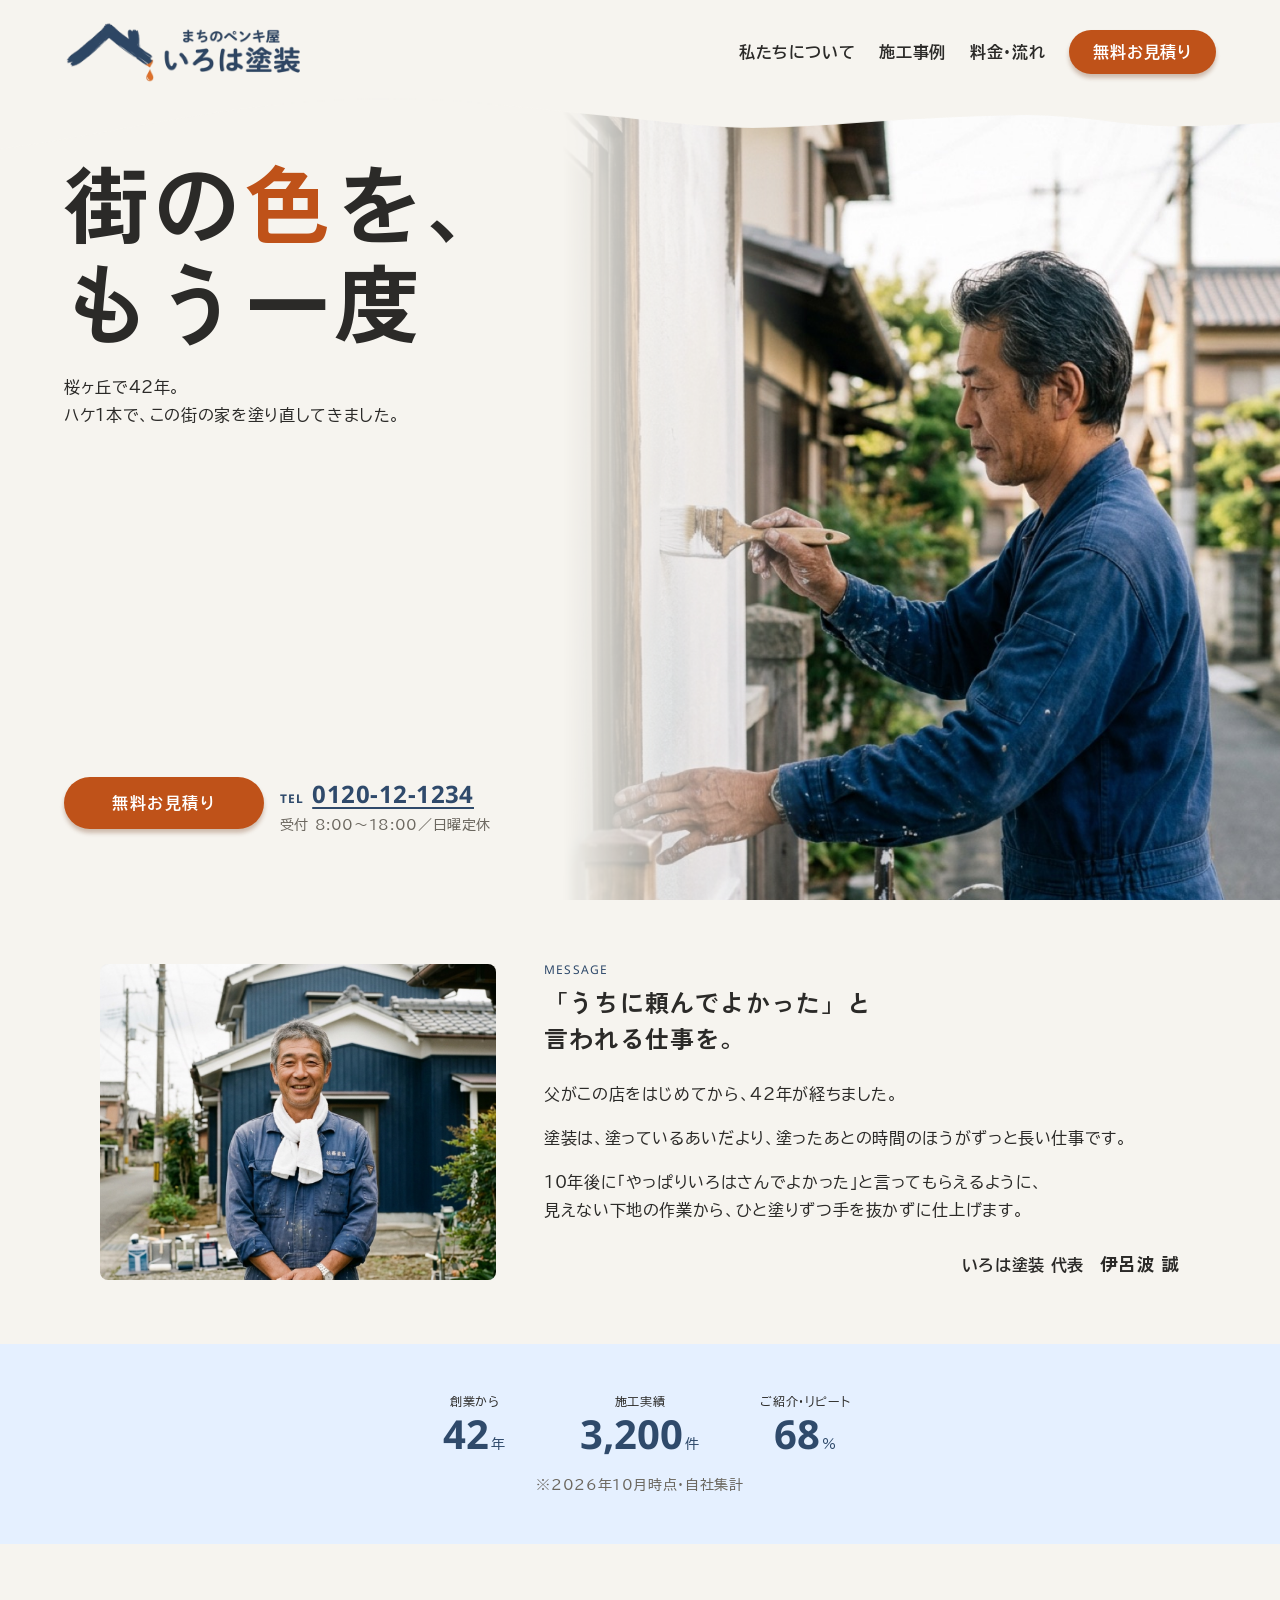
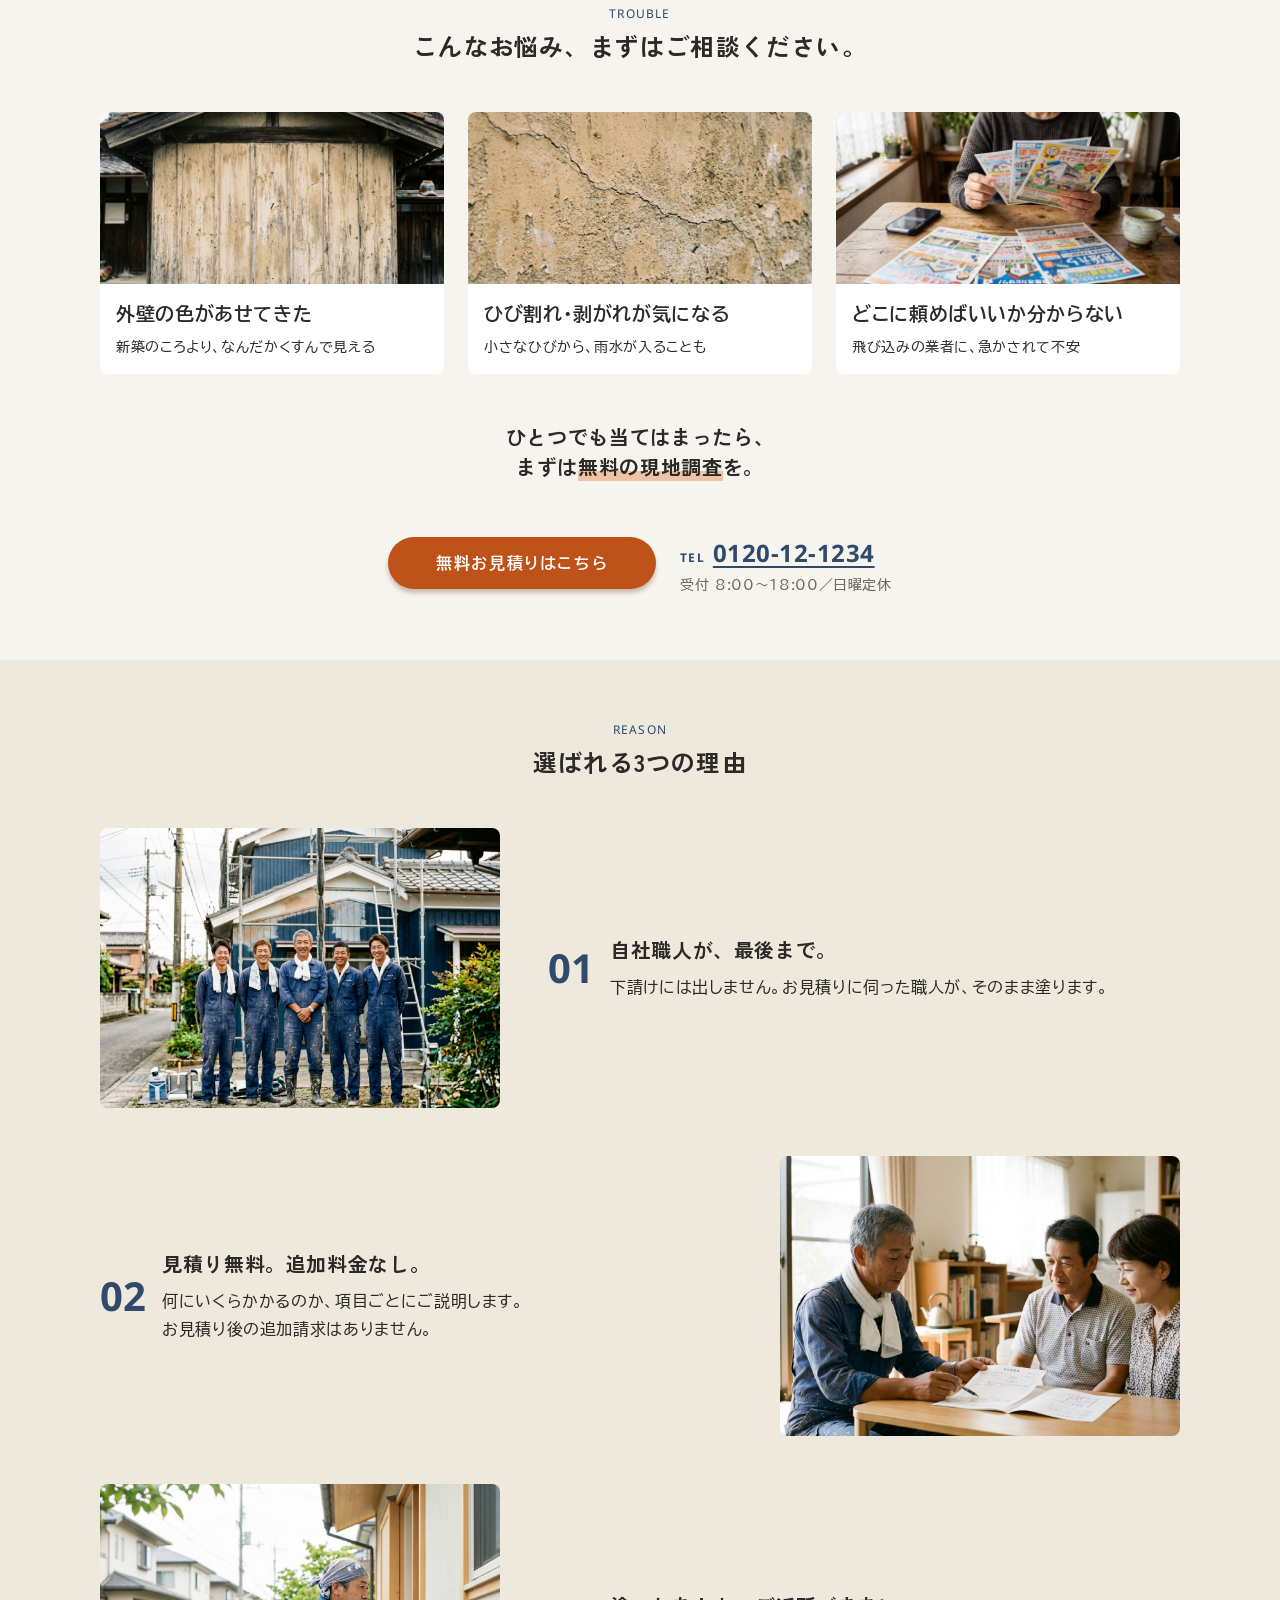
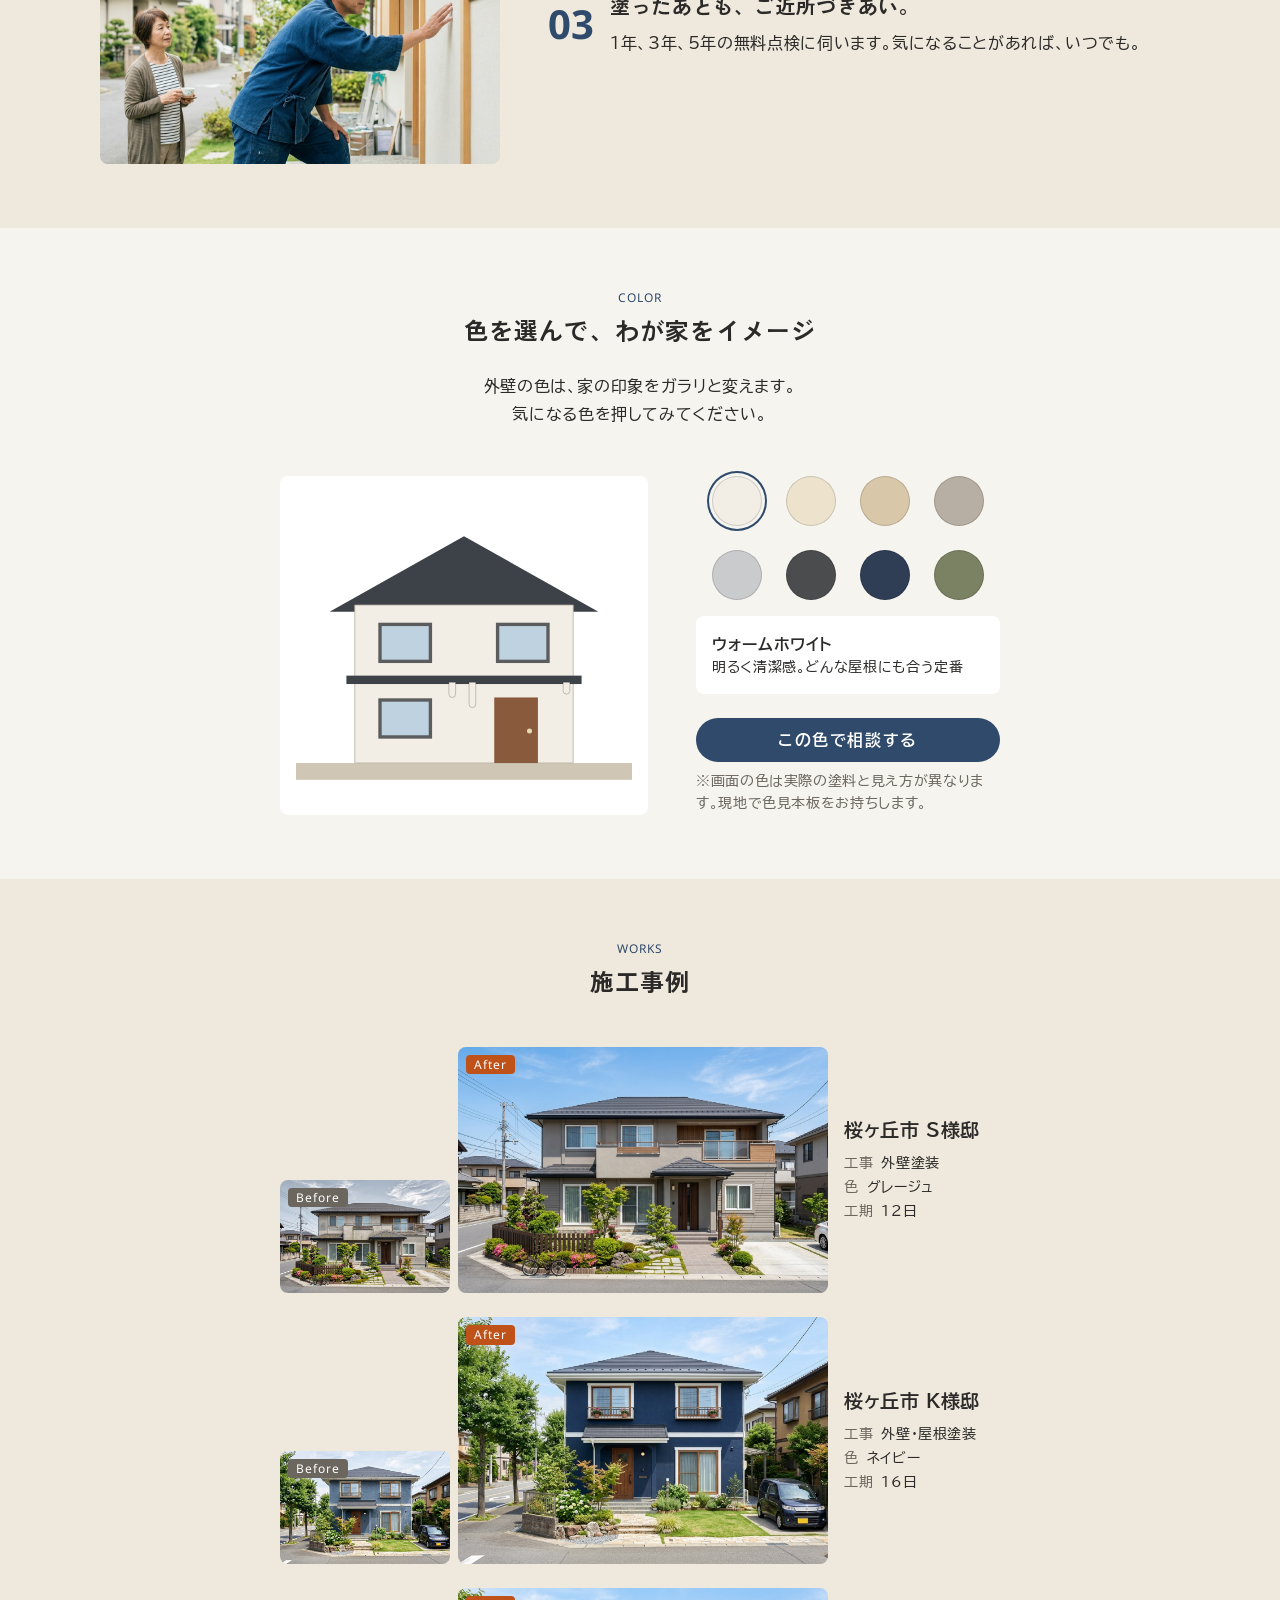
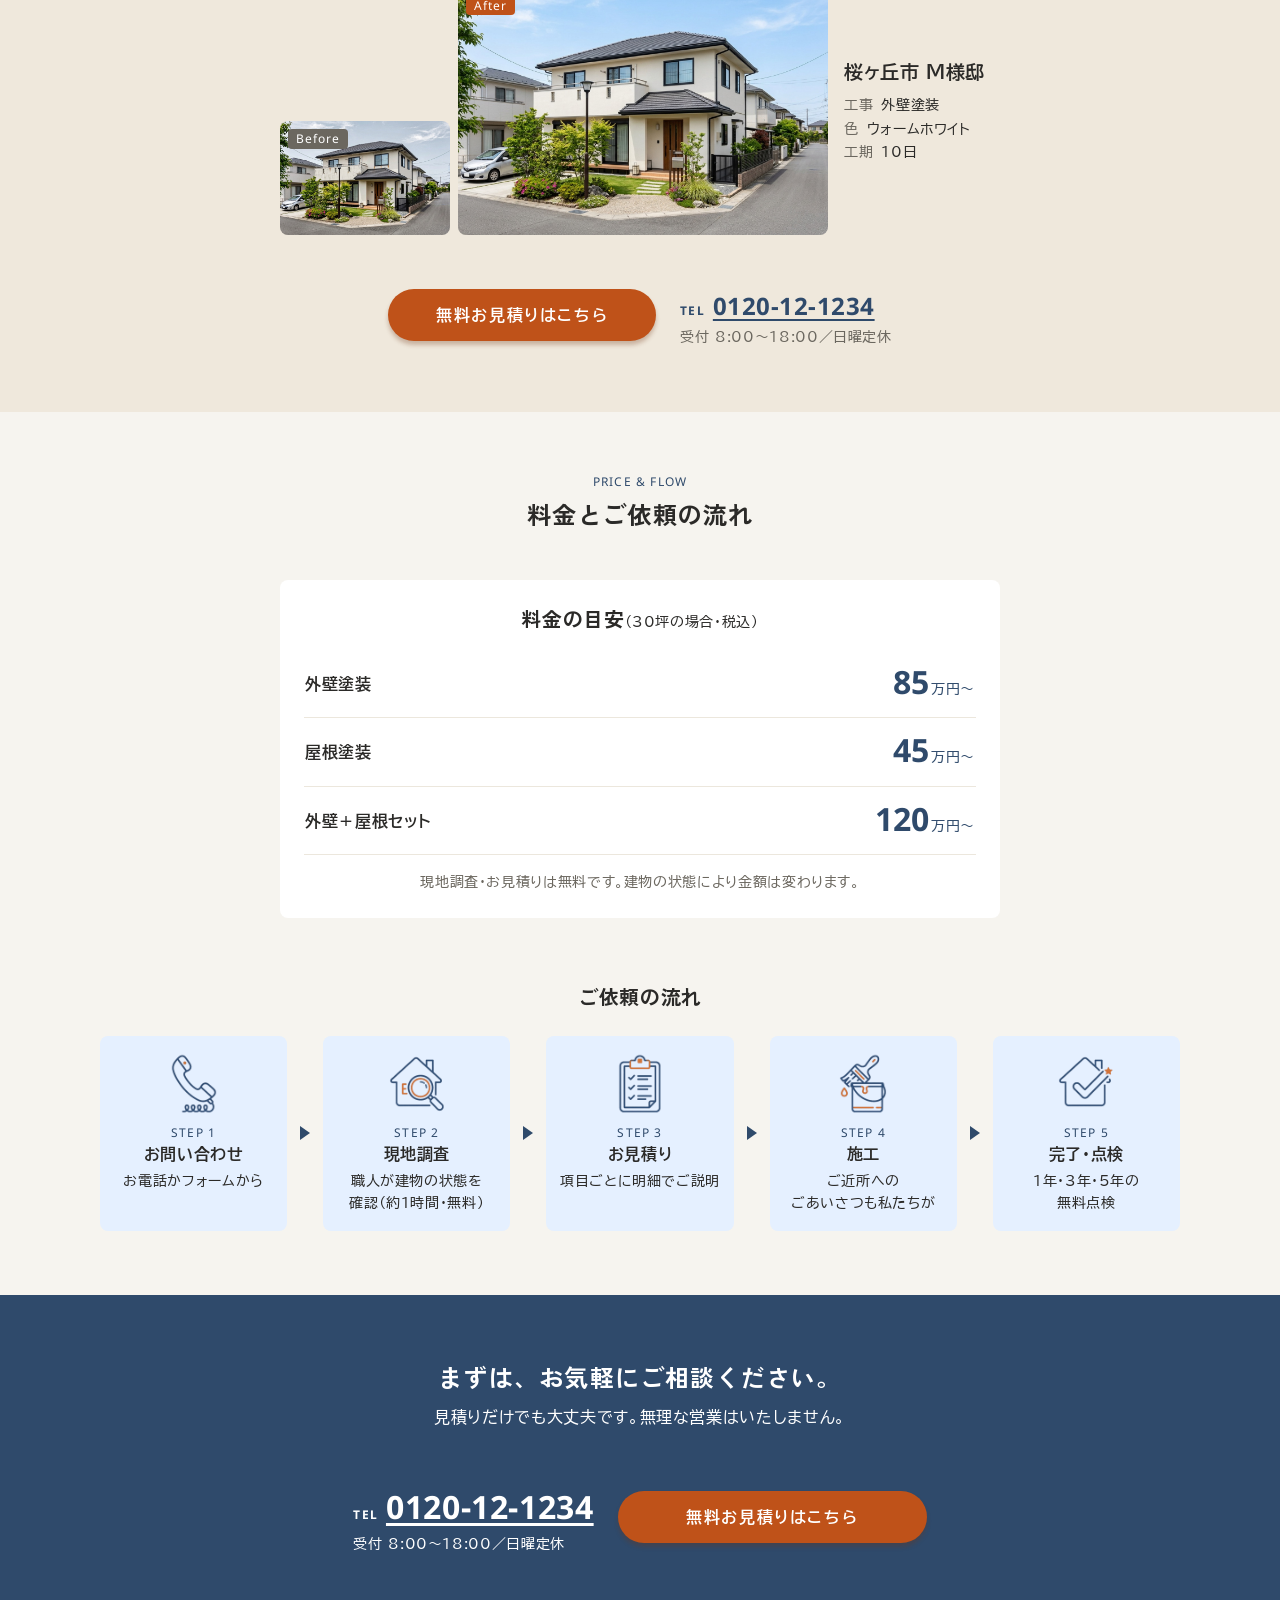
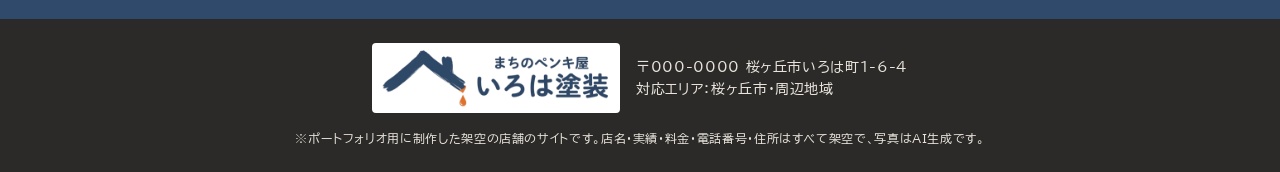
==== commit 91693305: "フッターの注記を語の途中で改行しないようにする Co-Authored-By: Claude Opus 5.5 <noreply@anthropic.com>" ====
--- a/index.html
+++ b/index.html
@@ -387,7 +387,7 @@
             対応エリア：桜ヶ丘市・周辺地域
           </address>
         </div>
-        <p class="footer__note">※ポートフォリオ用に制作した架空の店舗のサイトです。店名・実績・料金・電話番号・住所はすべて架空で、写真はAI生成です。</p>
+        <p class="footer__note"><span class="phrase">※ポートフォリオ用に制作した架空の店舗のサイトです。</span><span class="phrase">店名・実績・料金・電話番号・住所はすべて架空で、</span><span class="phrase">写真はAI生成です。</span></p>
       </footer>
 
     </div>
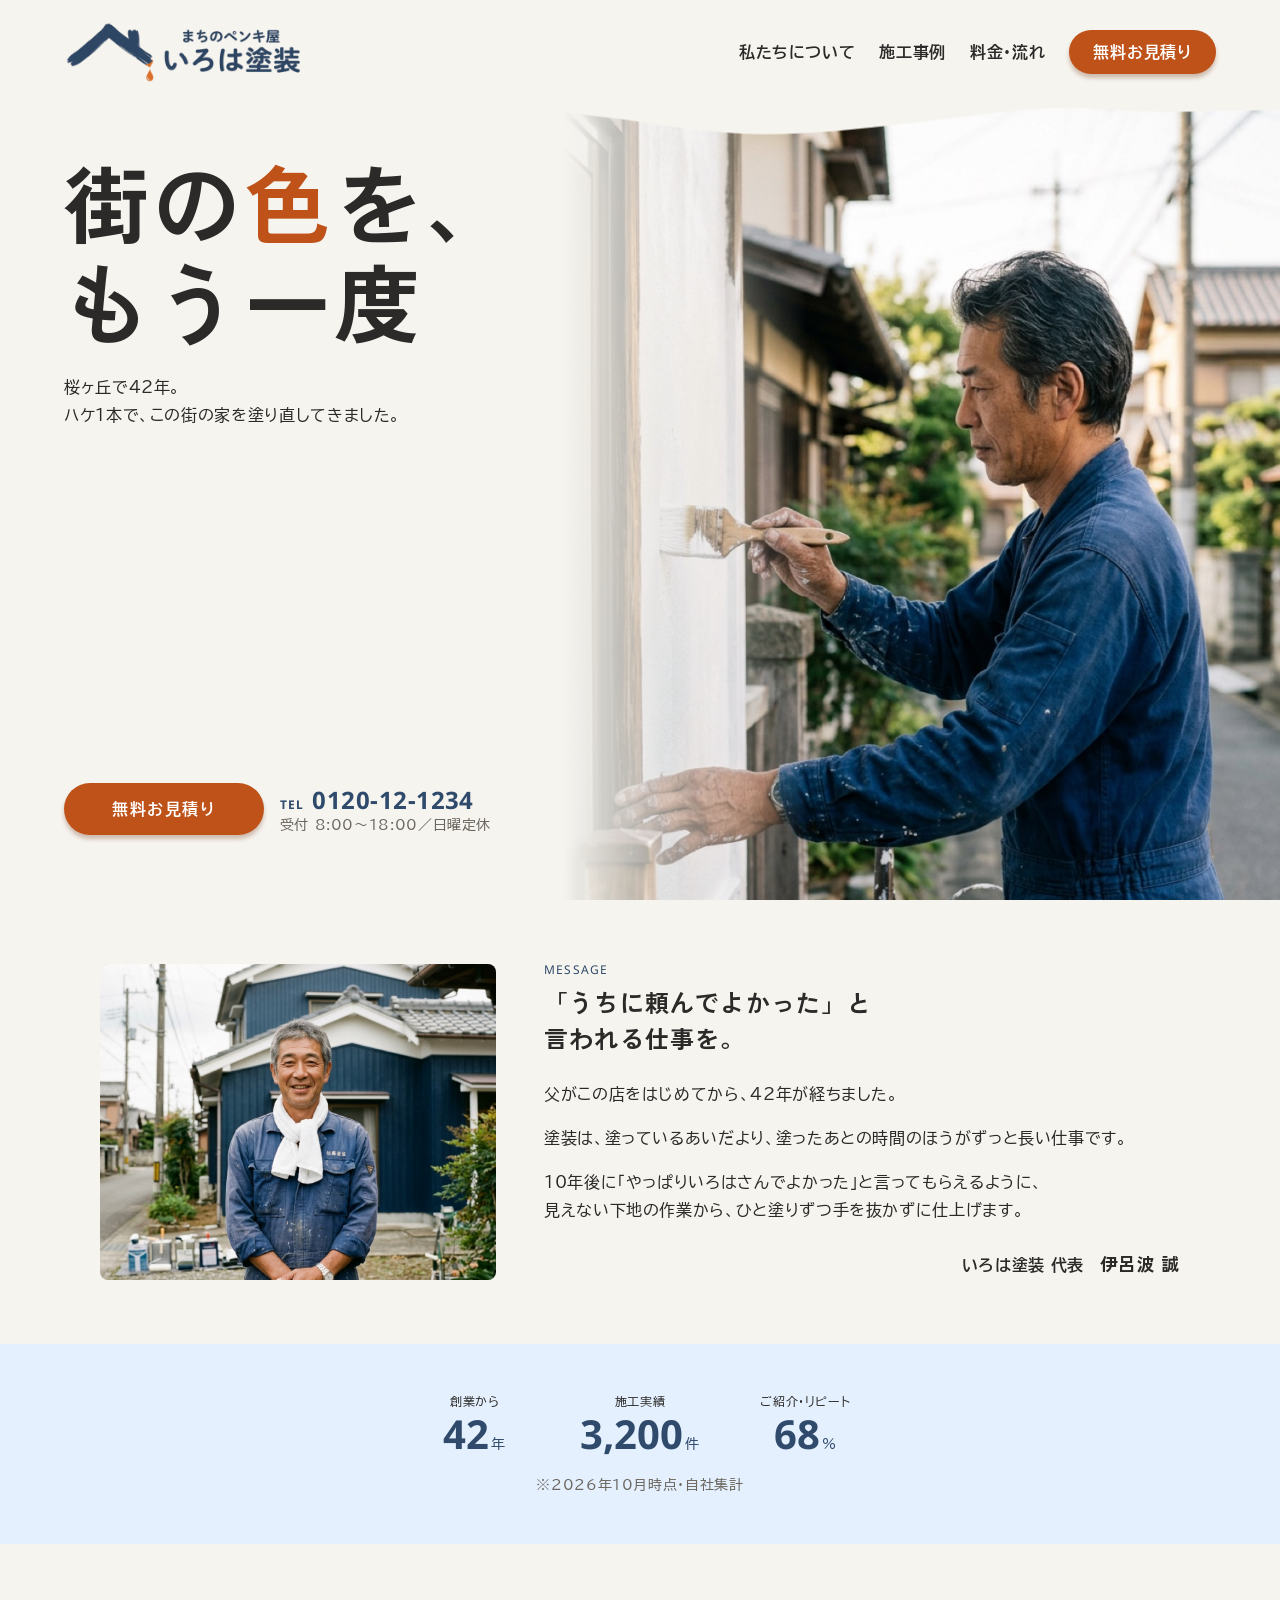
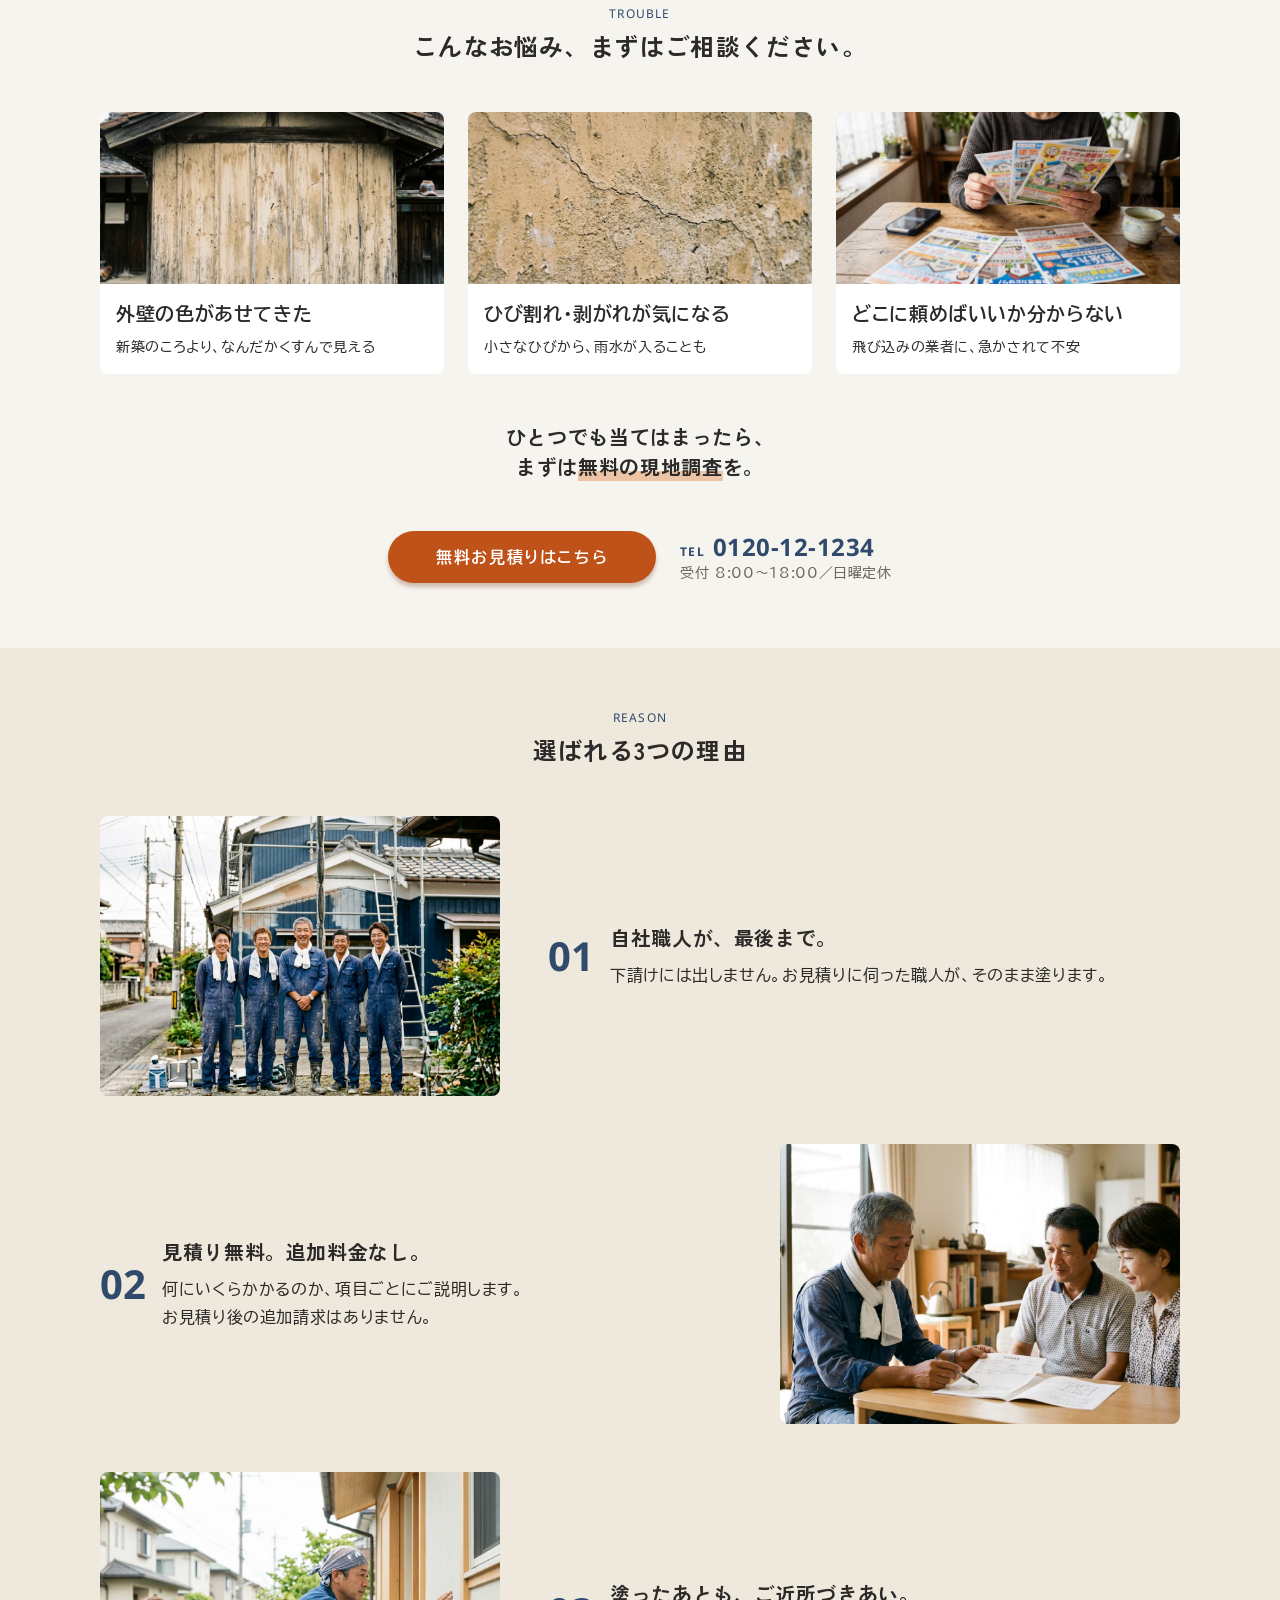
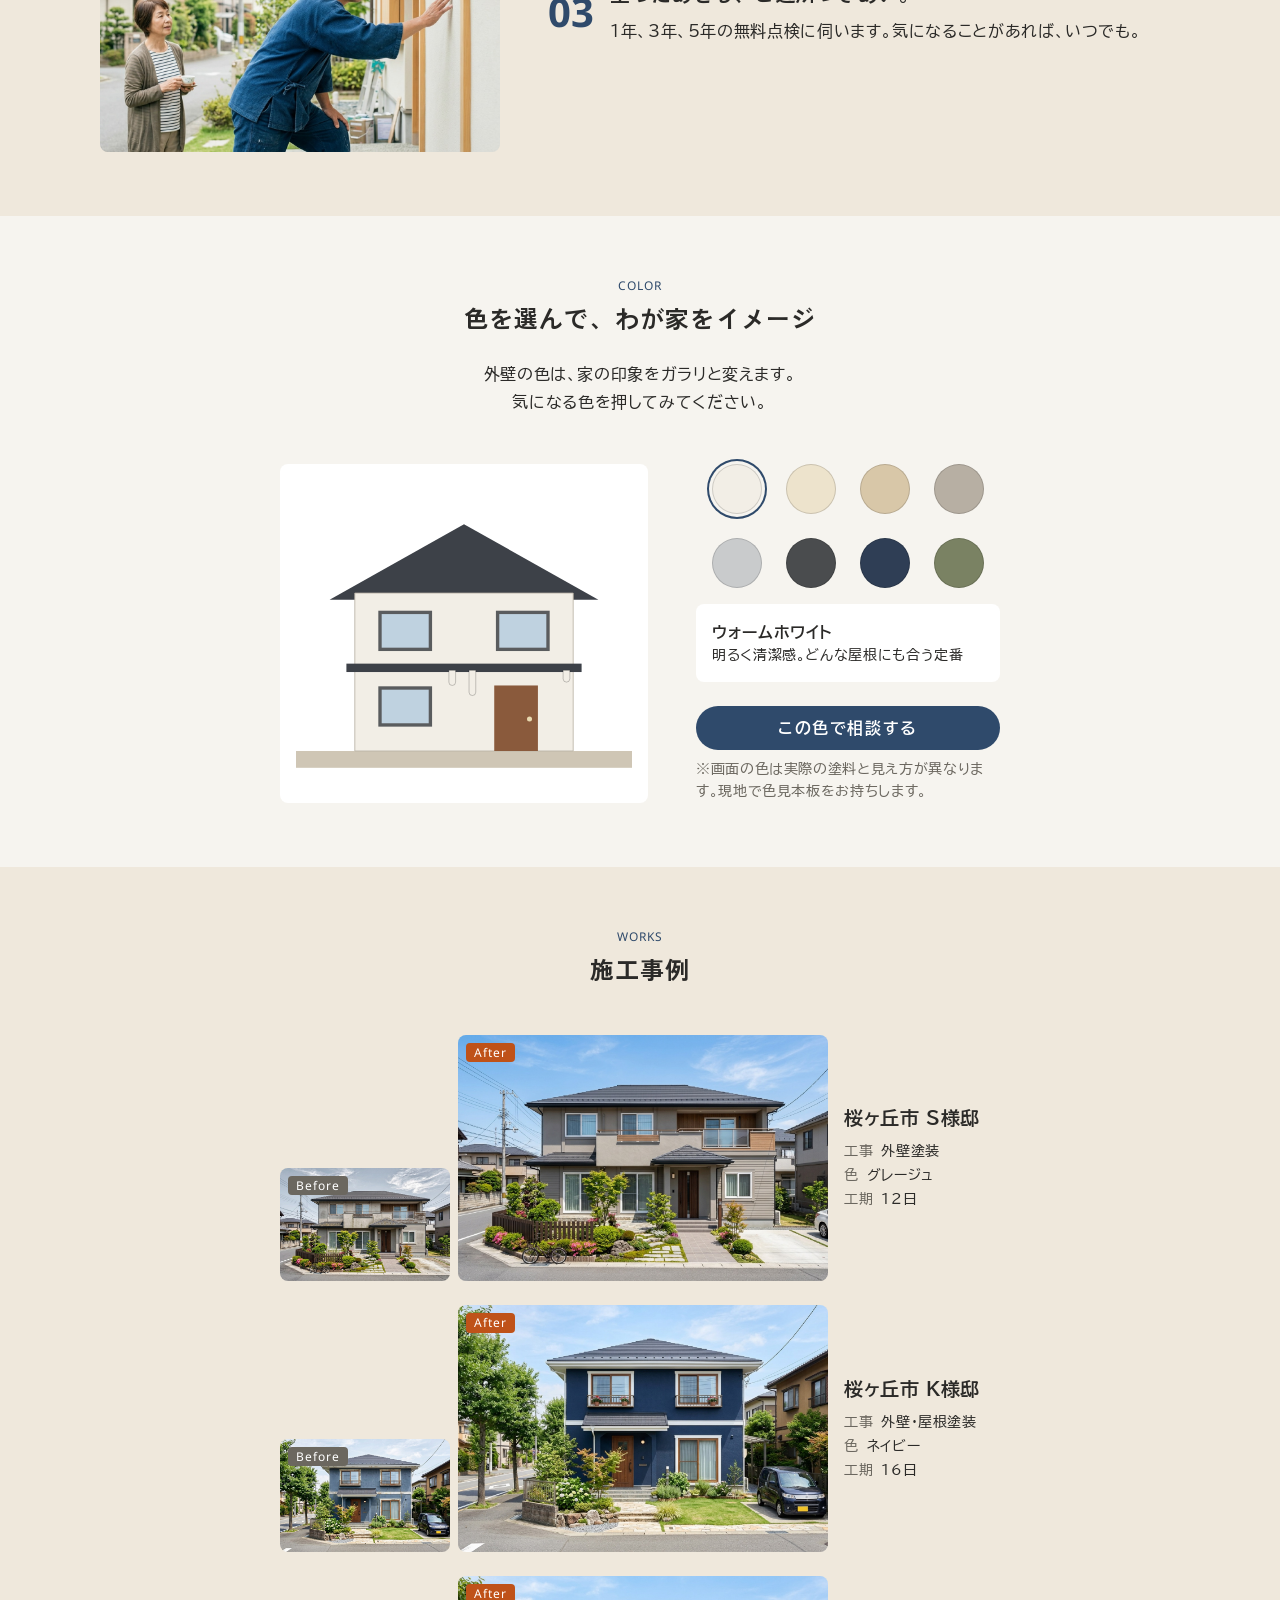
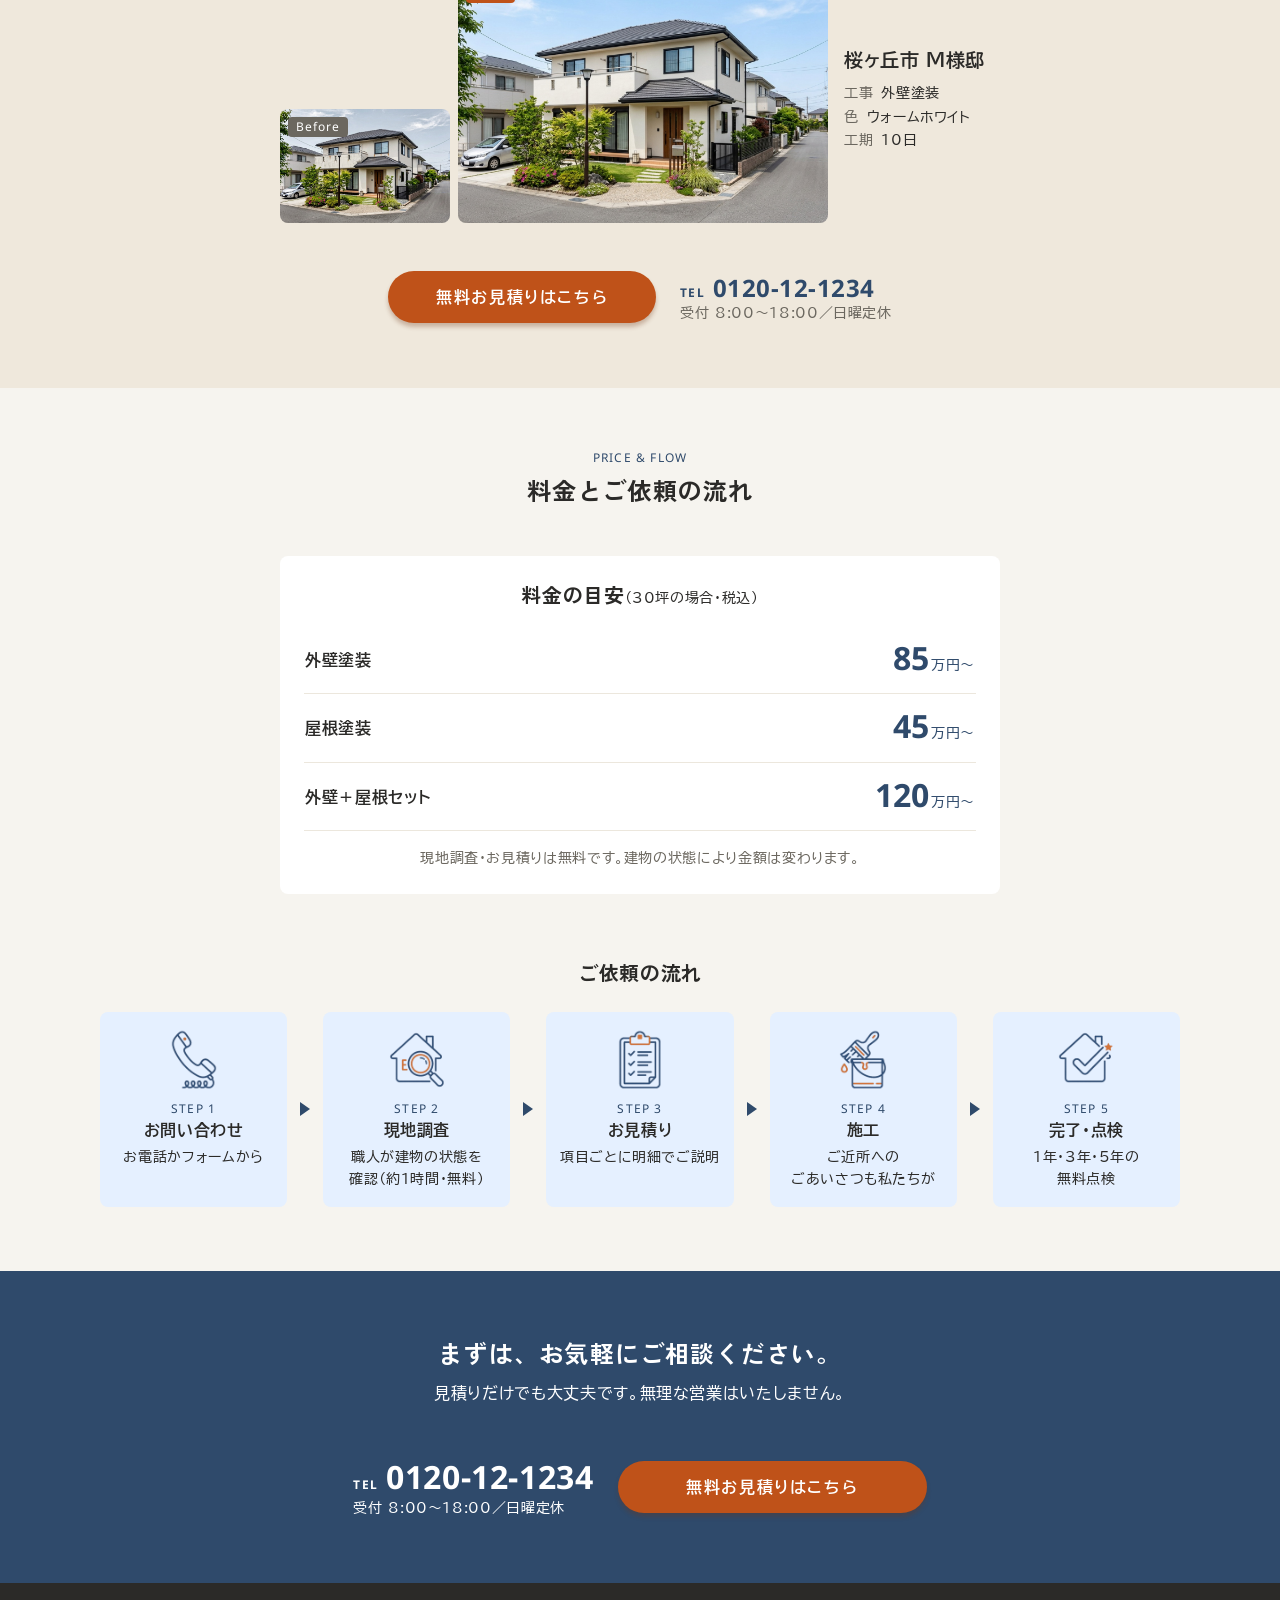
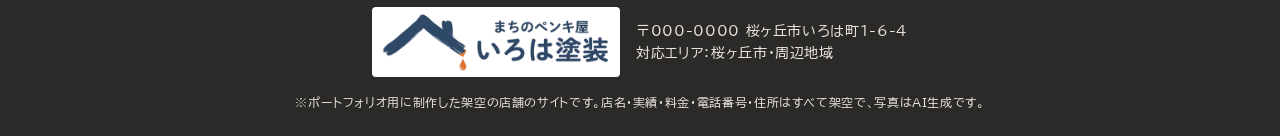
==== commit ab776a8a: "電話番号の発信リンクを解除する 架空の番号が実在の番号と重なる可能性があるため、文字だけの表示にする。  Co-Authored-By: Claude Opus 5.5 <noreply@anthro" ====
--- a/index.html
+++ b/index.html
@@ -41,7 +41,7 @@
         <div class="hero__actions">
           <a class="button button--accent button--large" href="contact.html">無料お見積り</a>
           <p class="tel">
-            <a class="tel__number" href="tel:0120121234"><span class="tel__digits">0120-12-1234</span></a>
+            <span class="tel__number">0120-12-1234</span>
             <span class="tel__time">受付 8:00〜18:00／日曜定休</span>
           </p>
         </div>
@@ -137,7 +137,7 @@
           <div class="action-row">
             <a class="button button--accent button--large" href="contact.html">無料お見積りはこちら</a>
             <p class="tel">
-              <a class="tel__number" href="tel:0120121234"><span class="tel__digits">0120-12-1234</span></a>
+              <span class="tel__number">0120-12-1234</span>
               <span class="tel__time">受付 8:00〜18:00／日曜定休</span>
             </p>
           </div>
@@ -300,7 +300,7 @@
           <div class="action-row">
             <a class="button button--accent button--large" href="contact.html">無料お見積りはこちら</a>
             <p class="tel">
-              <a class="tel__number" href="tel:0120121234"><span class="tel__digits">0120-12-1234</span></a>
+              <span class="tel__number">0120-12-1234</span>
               <span class="tel__time">受付 8:00〜18:00／日曜定休</span>
             </p>
           </div>
@@ -370,7 +370,7 @@
           <p class="cta__text"><span class="phrase">見積りだけでも大丈夫です。</span><span class="phrase">無理な営業はいたしません。</span></p>
           <div class="cta__actions">
             <p class="tel tel--light">
-              <a class="tel__number" href="tel:0120121234"><span class="tel__digits">0120-12-1234</span></a>
+              <span class="tel__number">0120-12-1234</span>
               <span class="tel__time">受付 8:00〜18:00／日曜定休</span>
             </p>
             <a class="button button--accent button--large button--drip" href="contact.html">無料お見積りはこちら</a>
--- a/css/style.css
+++ b/css/style.css
@@ -237,22 +237,14 @@
   line-height: 1.4;
 }
 
-/* 電話をかける人が多い想定なので、太字にして、押せる範囲を上下に広げて44px以上にする */
+/* 架空の番号で、実在の番号と重なる可能性があるので、押しても発信しないようリンクにしていない */
 .tel__number {
   display: inline-block;
-  padding-block: 6px;
   font-family: var(--font-en);
   font-size: 24px;
   font-weight: 700;
   letter-spacing: 0.02em;
   color: var(--color-main);
-  text-decoration: none; /* リンク全体には線を引かない。「TEL」に線が付かないようにするため */
-}
-
-/* 「押せる」ことを示す下線は、番号の部分にだけ引く */
-.tel__digits {
-  text-decoration: underline;
-  text-underline-offset: 4px;
 }
 
 .tel__number::before {
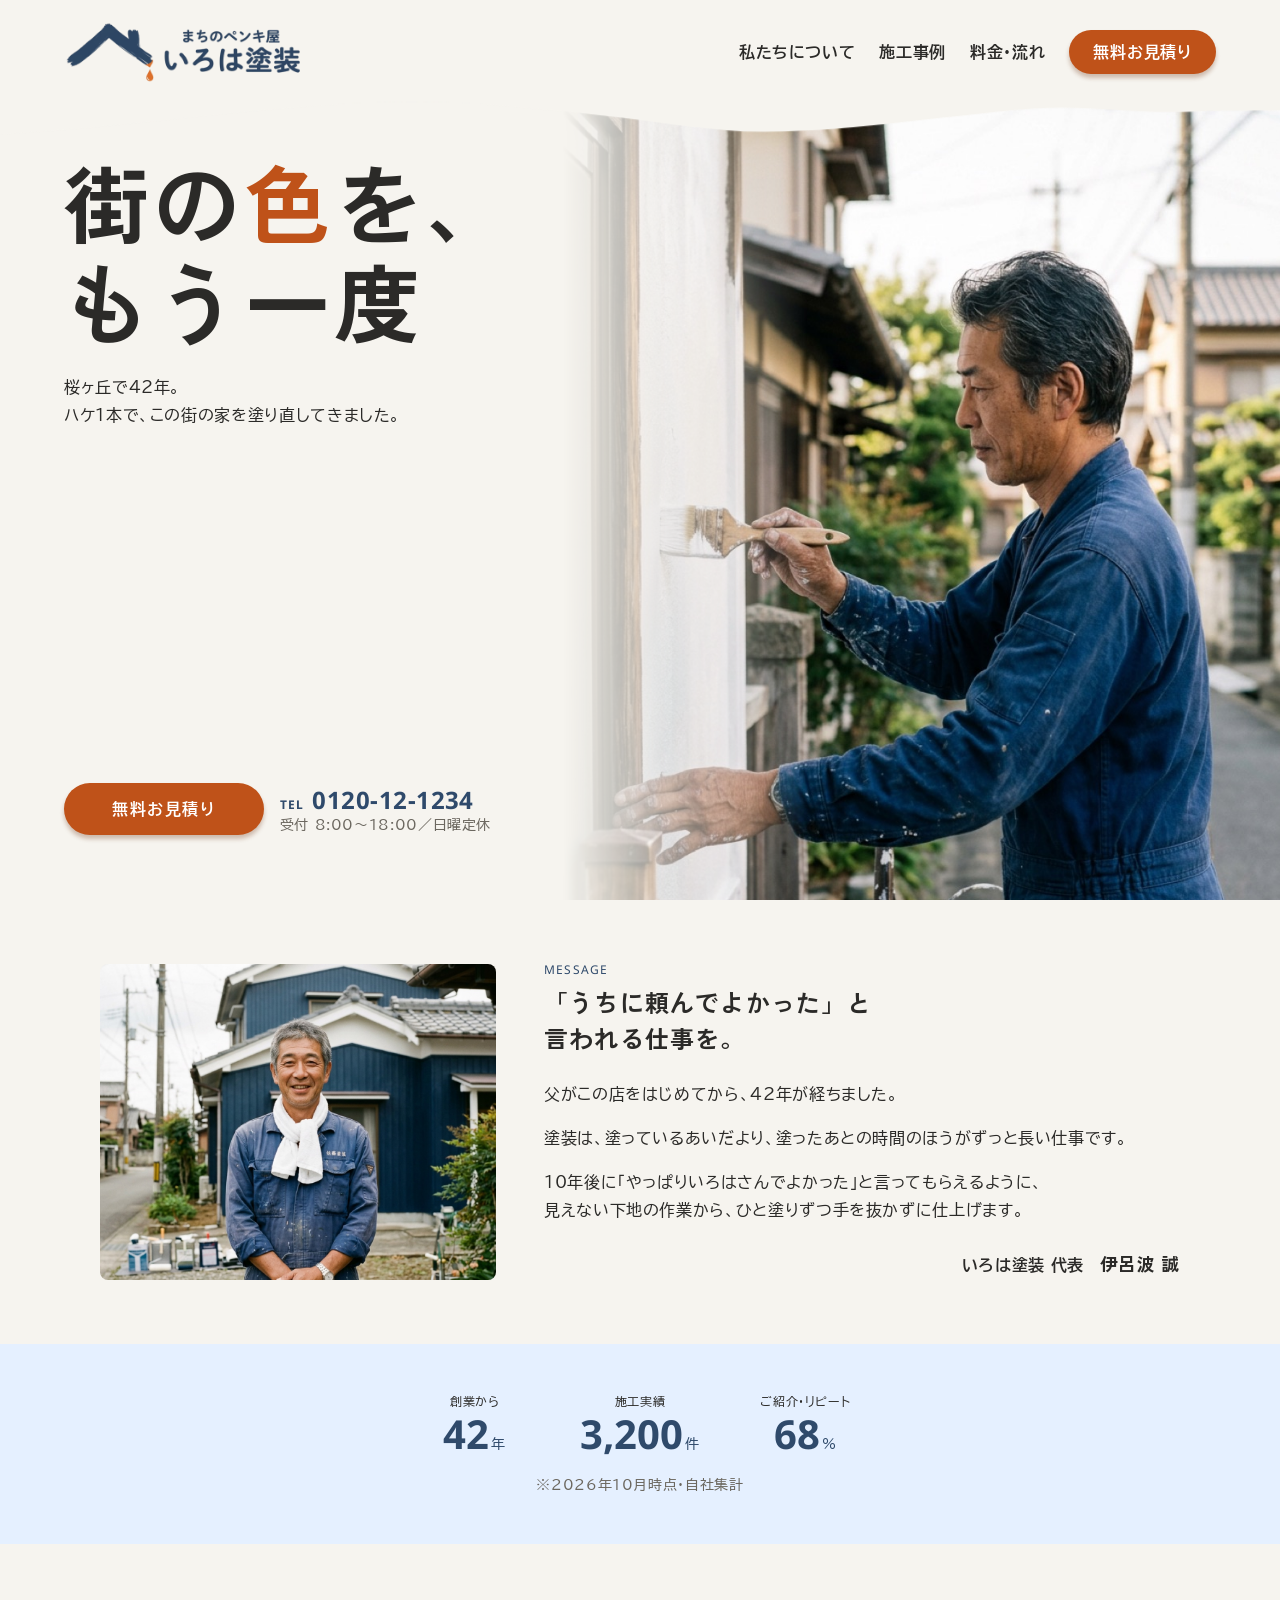
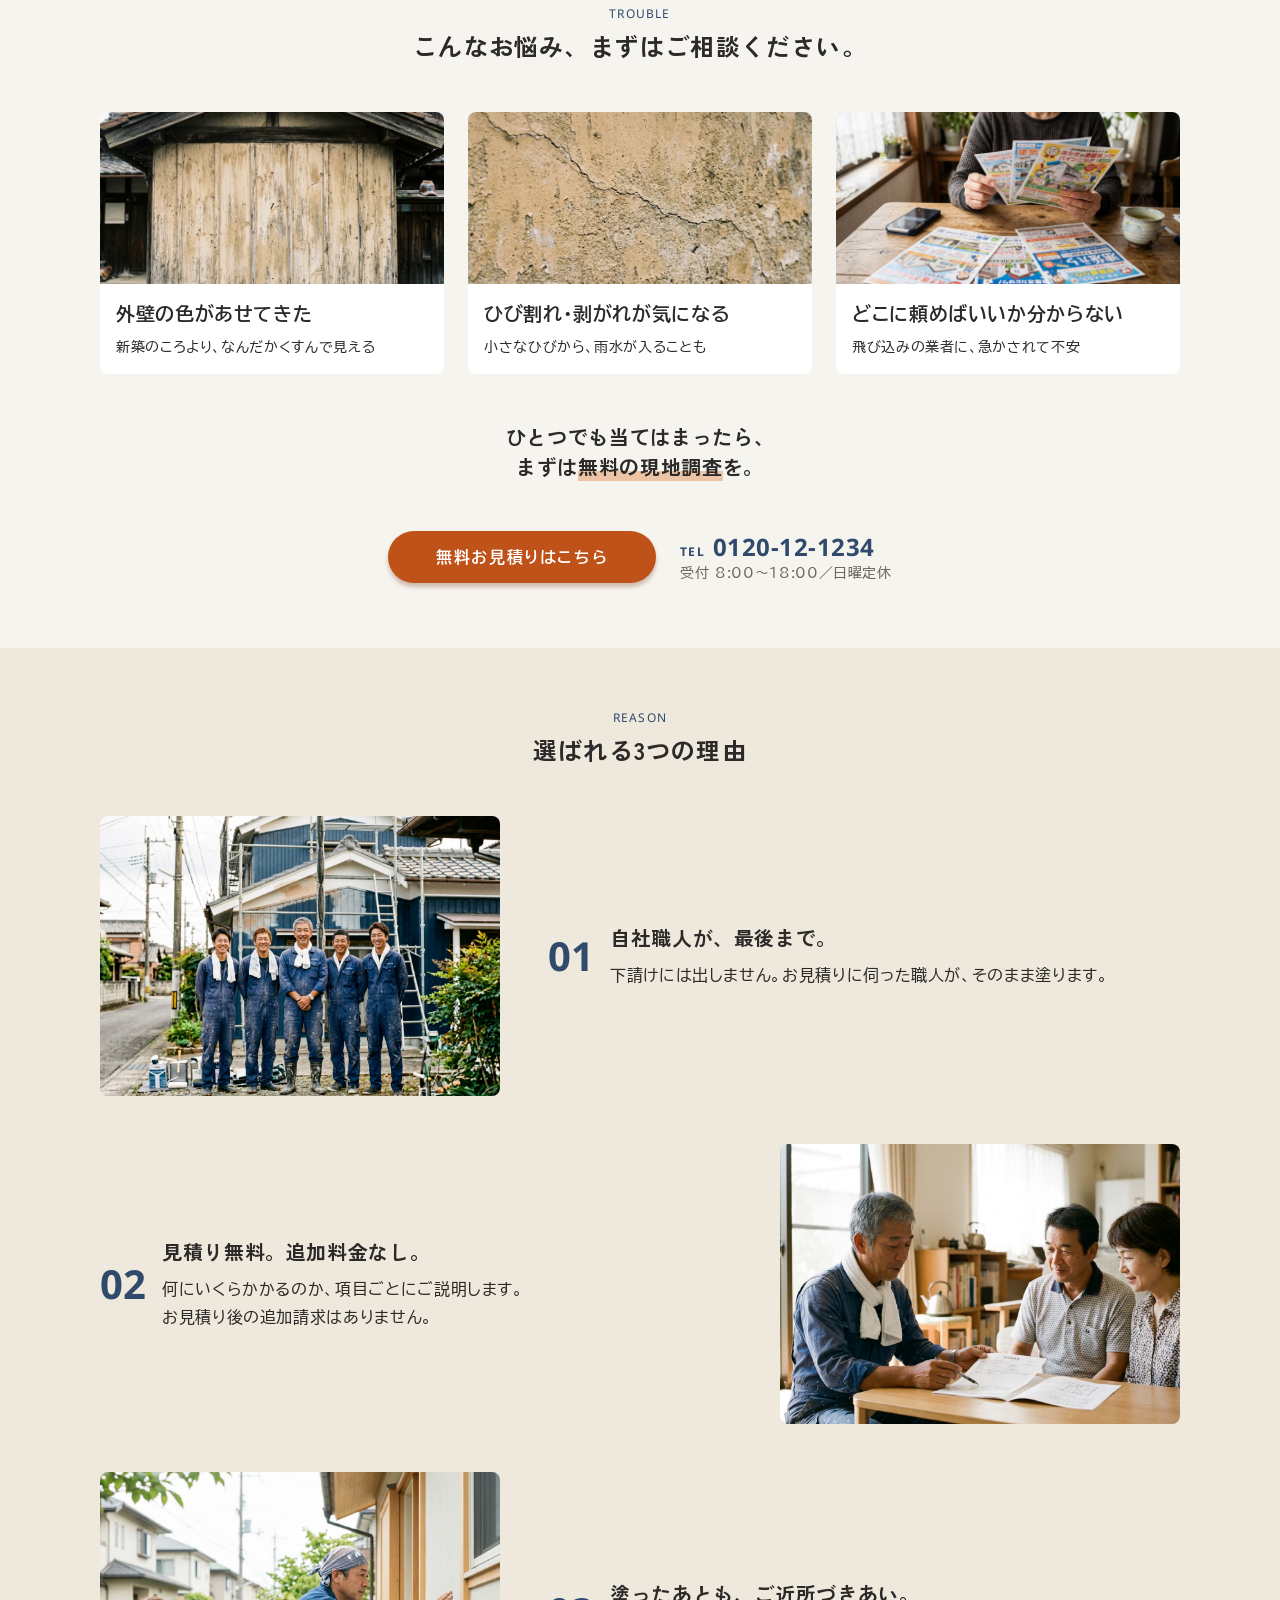
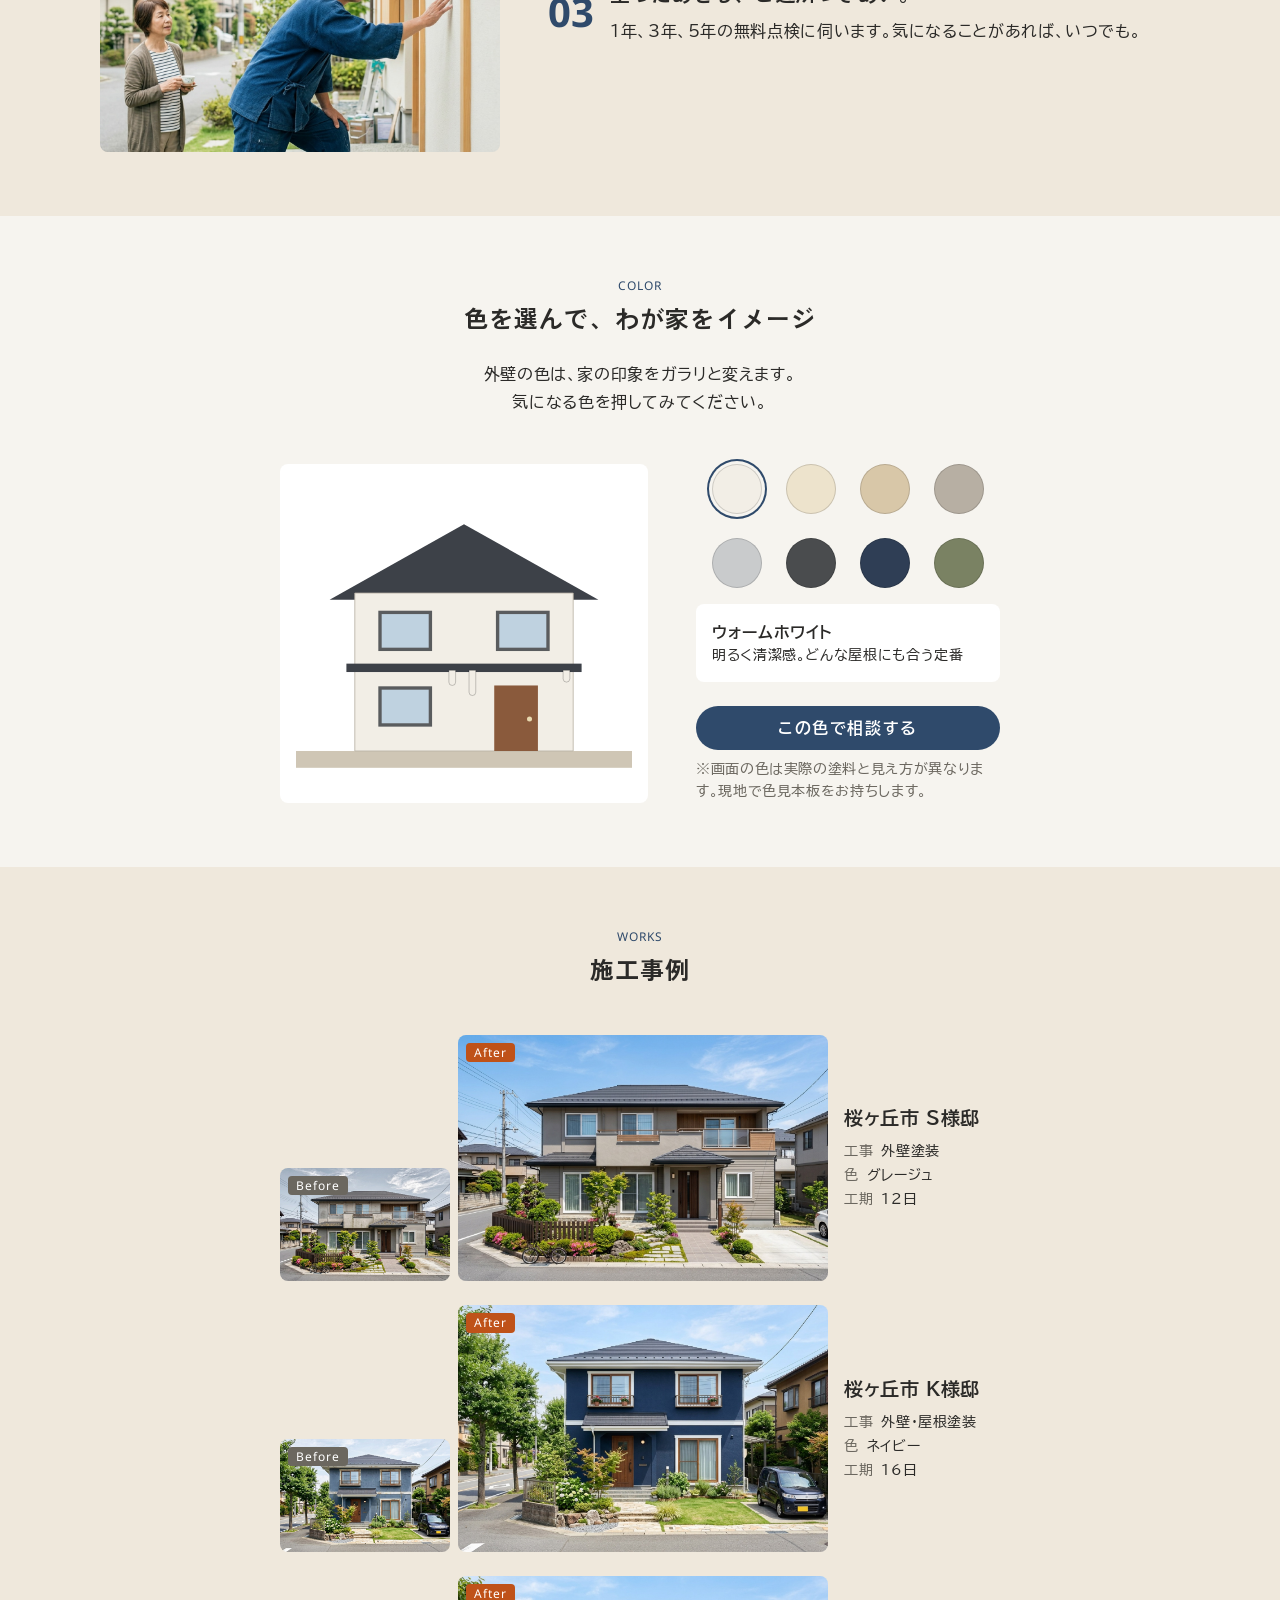
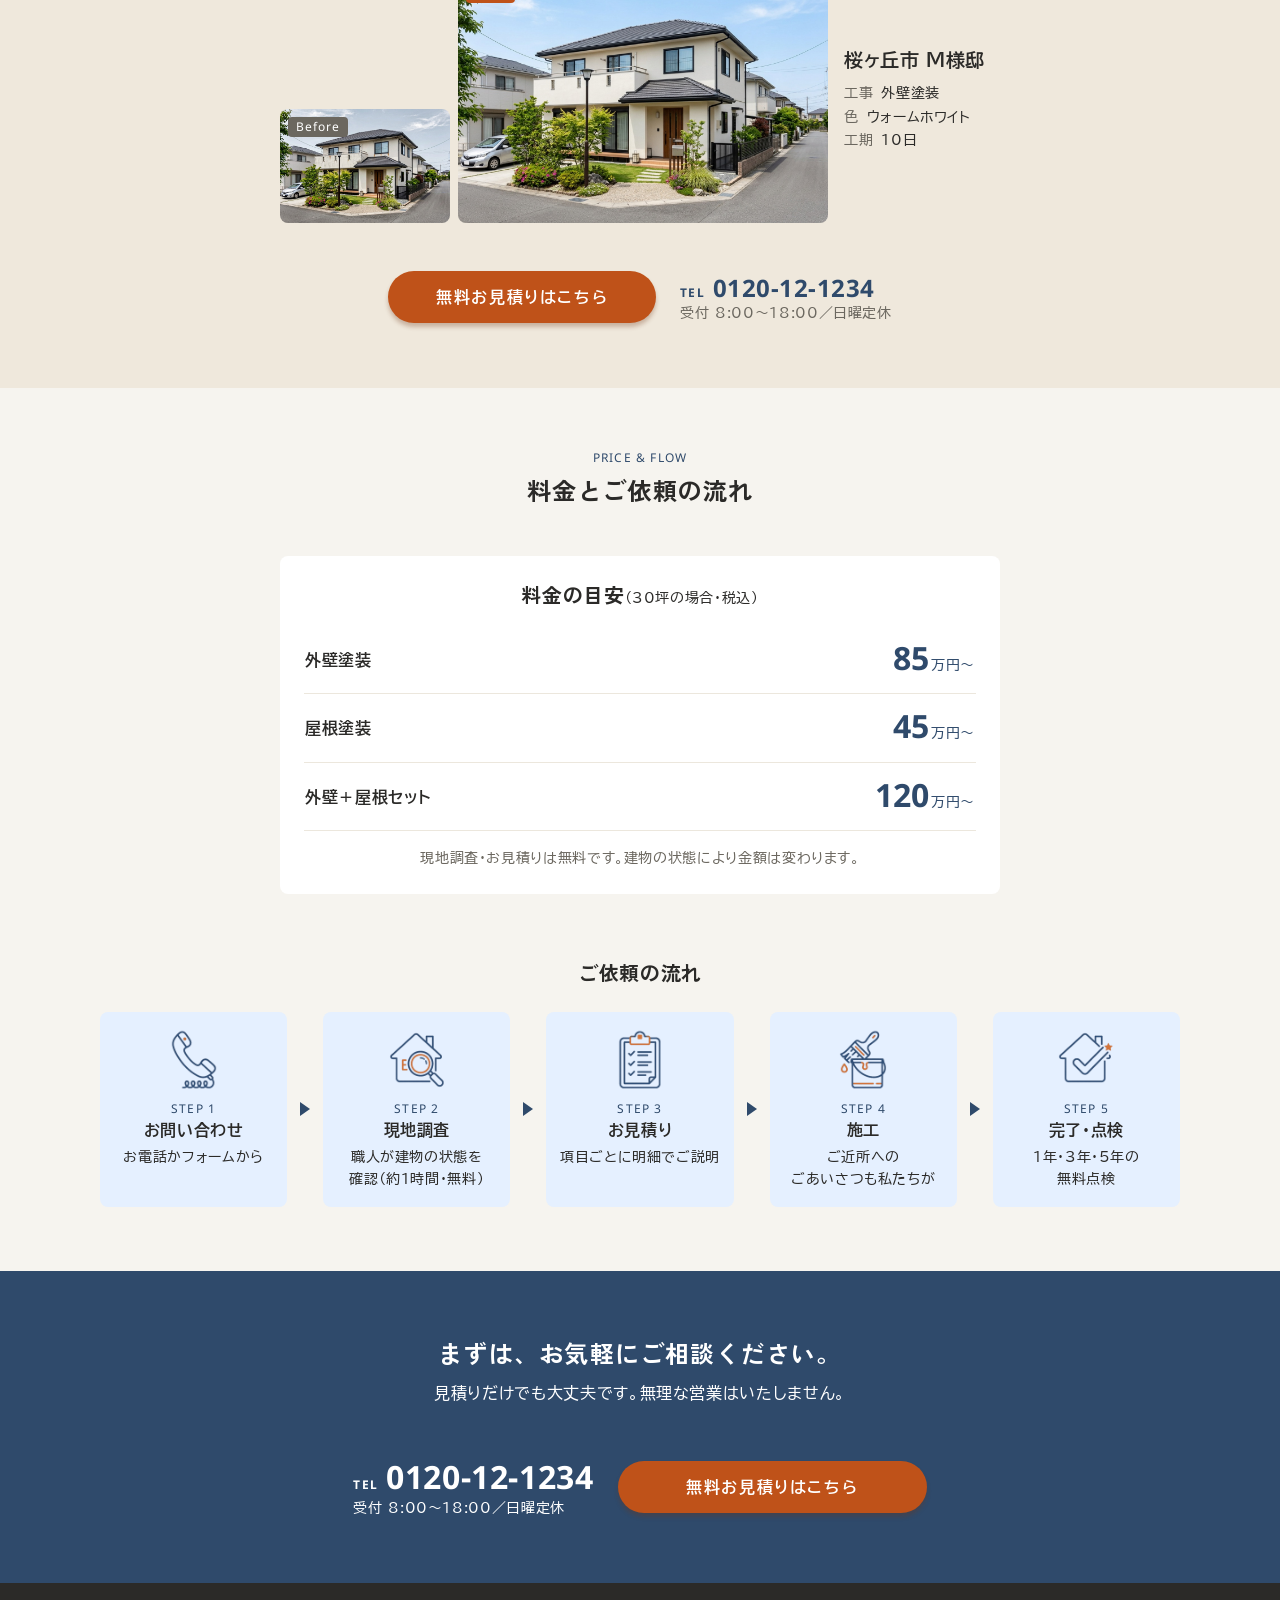
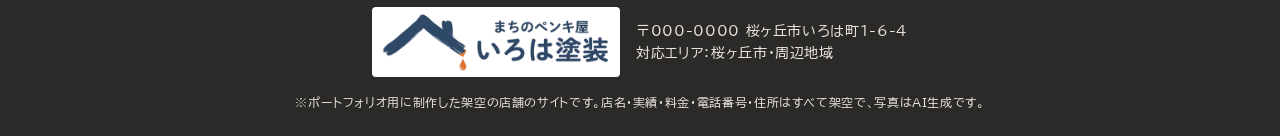
==== commit 23bbd9a5: "iPhoneで電話番号が自動リンクにならないようにする Co-Authored-By: Claude Opus 5.5 <noreply@anthropic.com>" ====
--- a/index.html
+++ b/index.html
@@ -3,6 +3,8 @@
 <head>
   <meta charset="UTF-8">
   <meta name="viewport" content="width=device-width, initial-scale=1">
+  <!-- 架空の番号なので、iPhoneが電話番号を自動でリンクにしないようにする -->
+  <meta name="format-detection" content="telephone=no">
   <title>まちのペンキ屋 いろは塗装｜桜ヶ丘市の外壁・屋根塗装</title>
   <meta name="description" content="桜ヶ丘で42年。自社職人が見積りから施工、点検まで担当する、地域密着の外壁・屋根塗装店です。見積り無料。">
 
